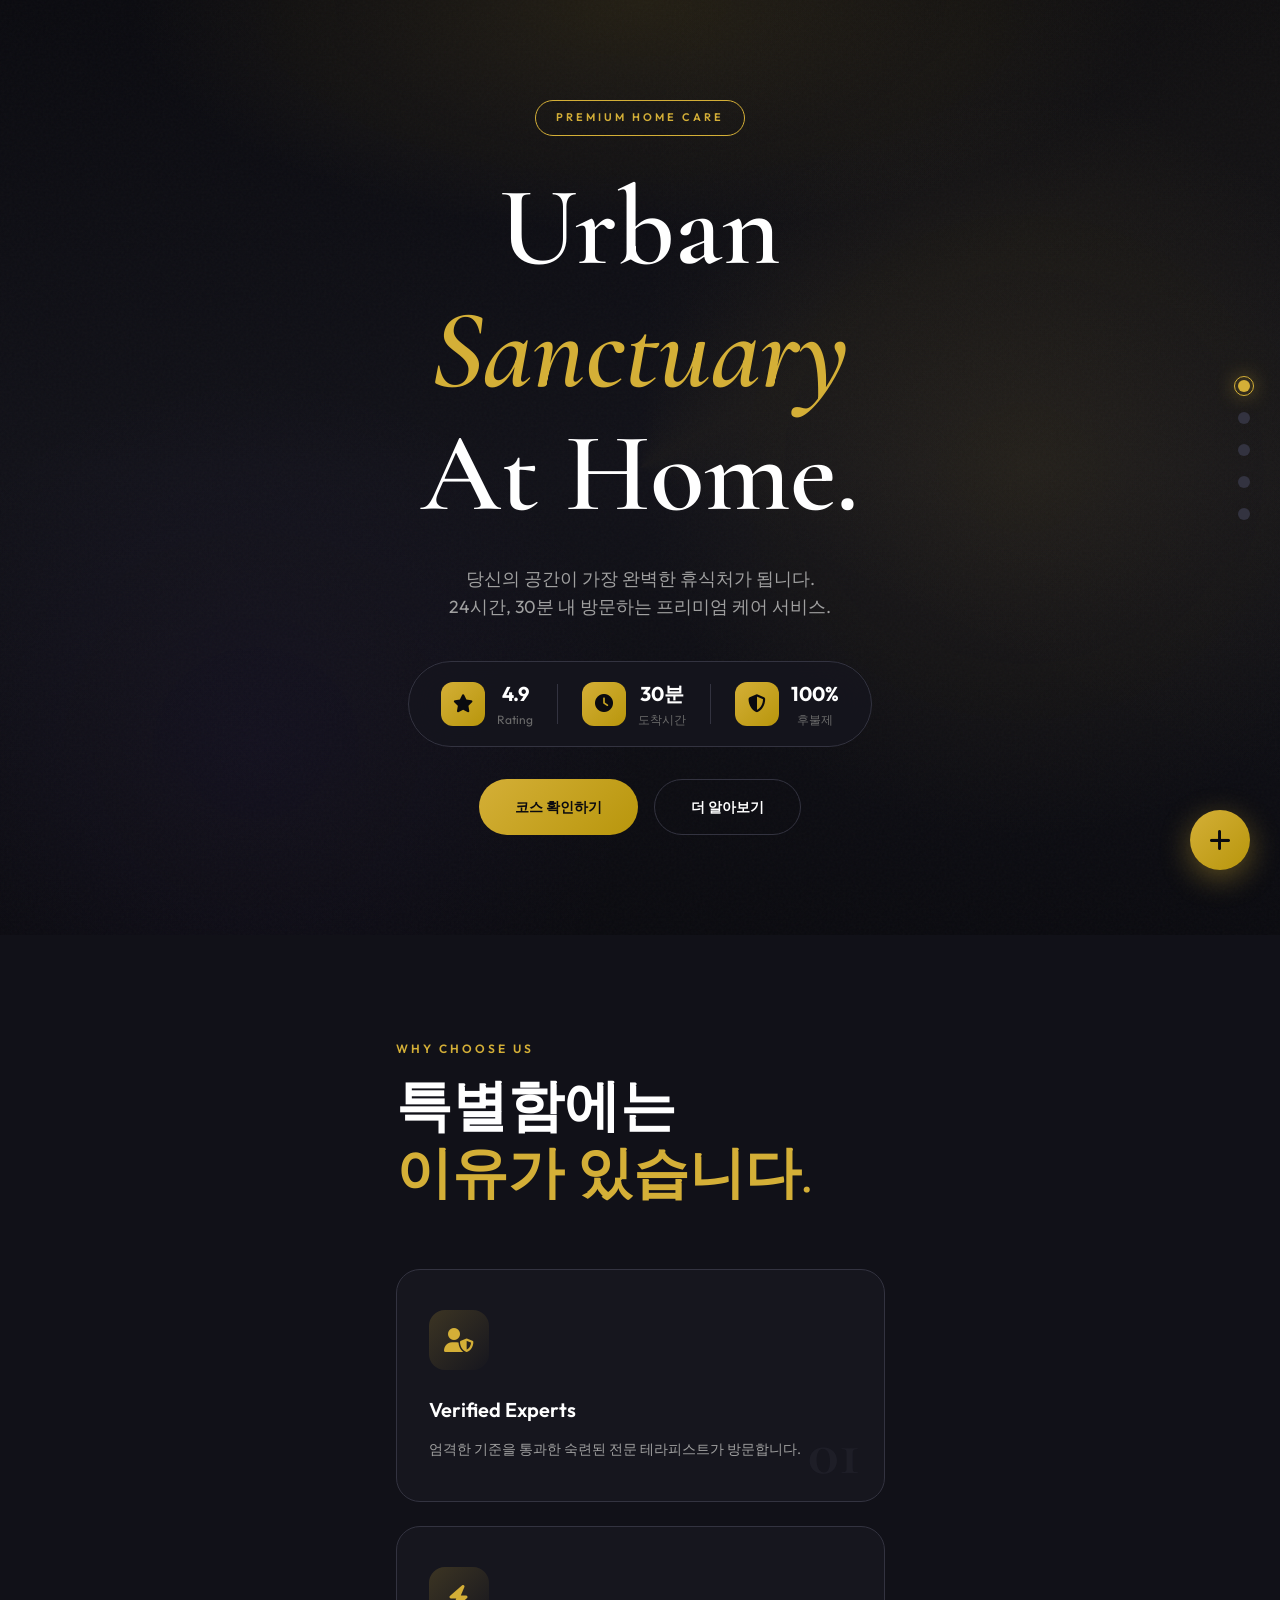
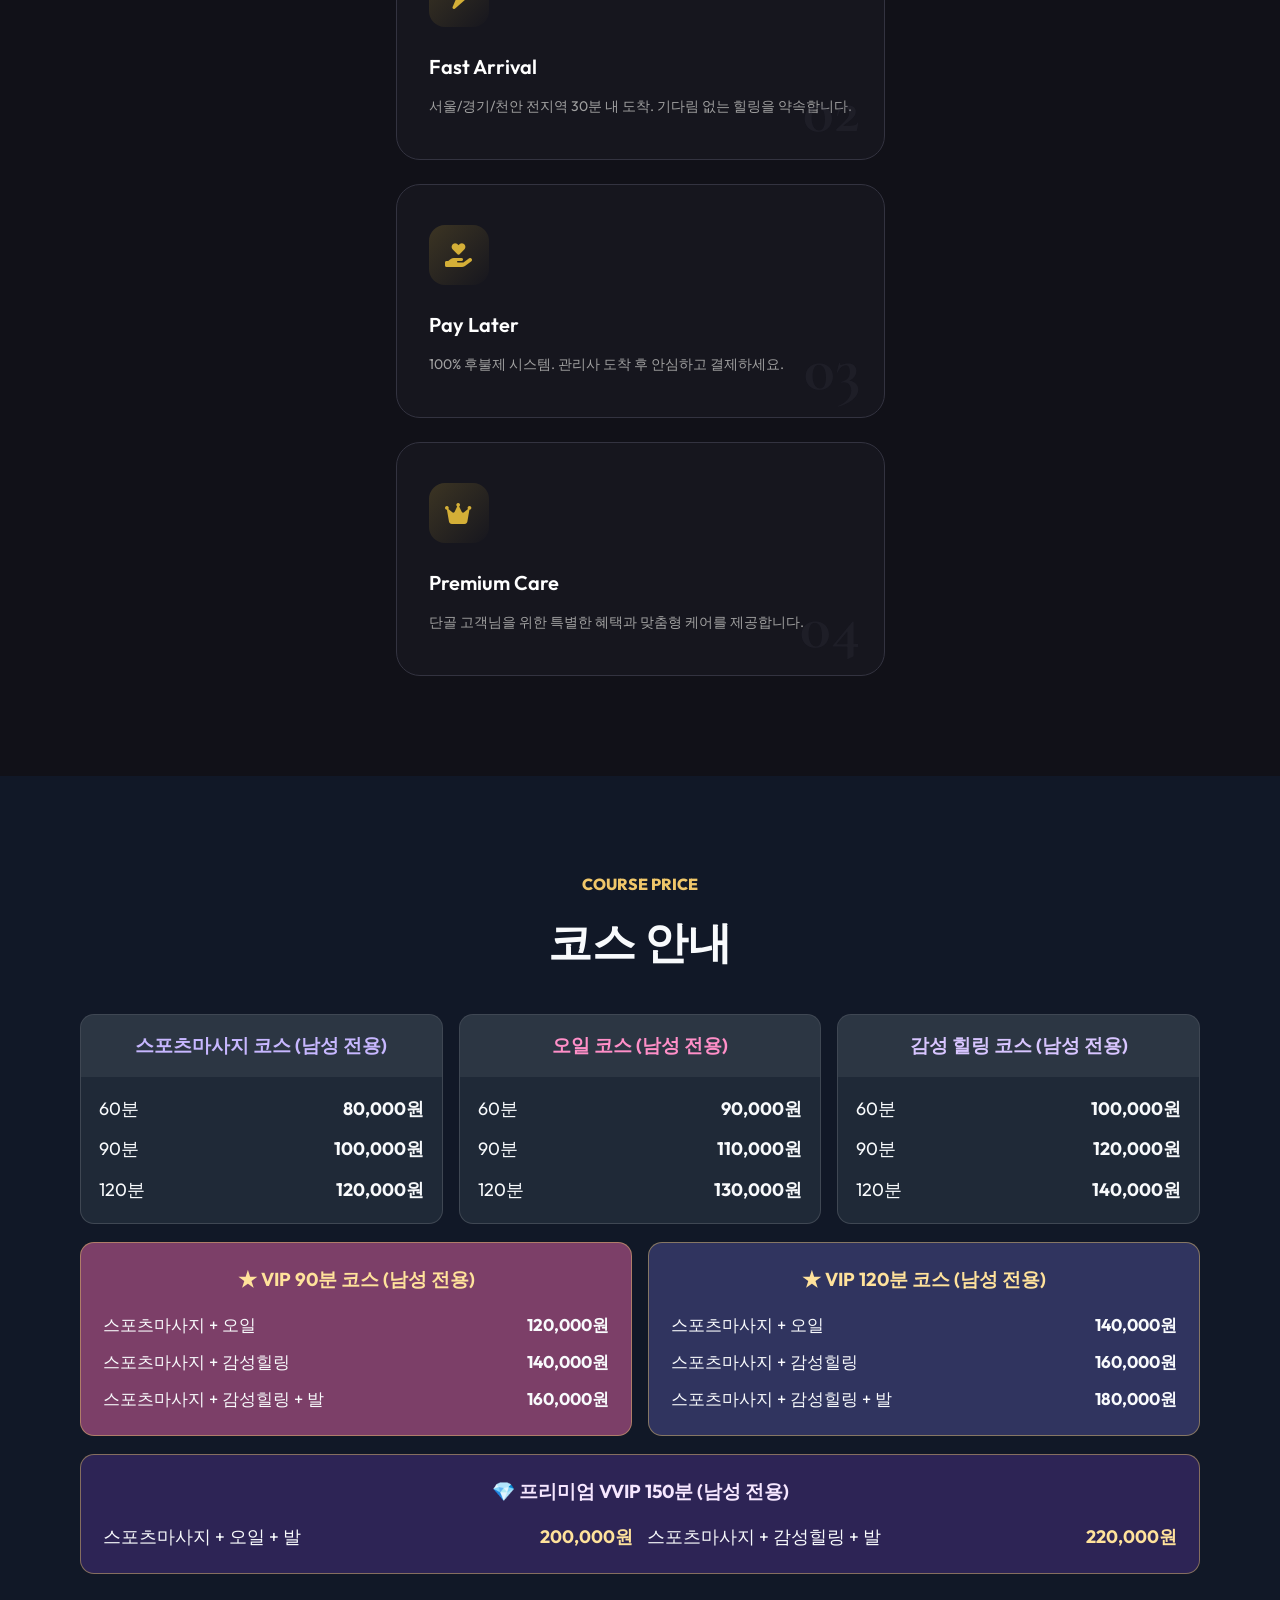
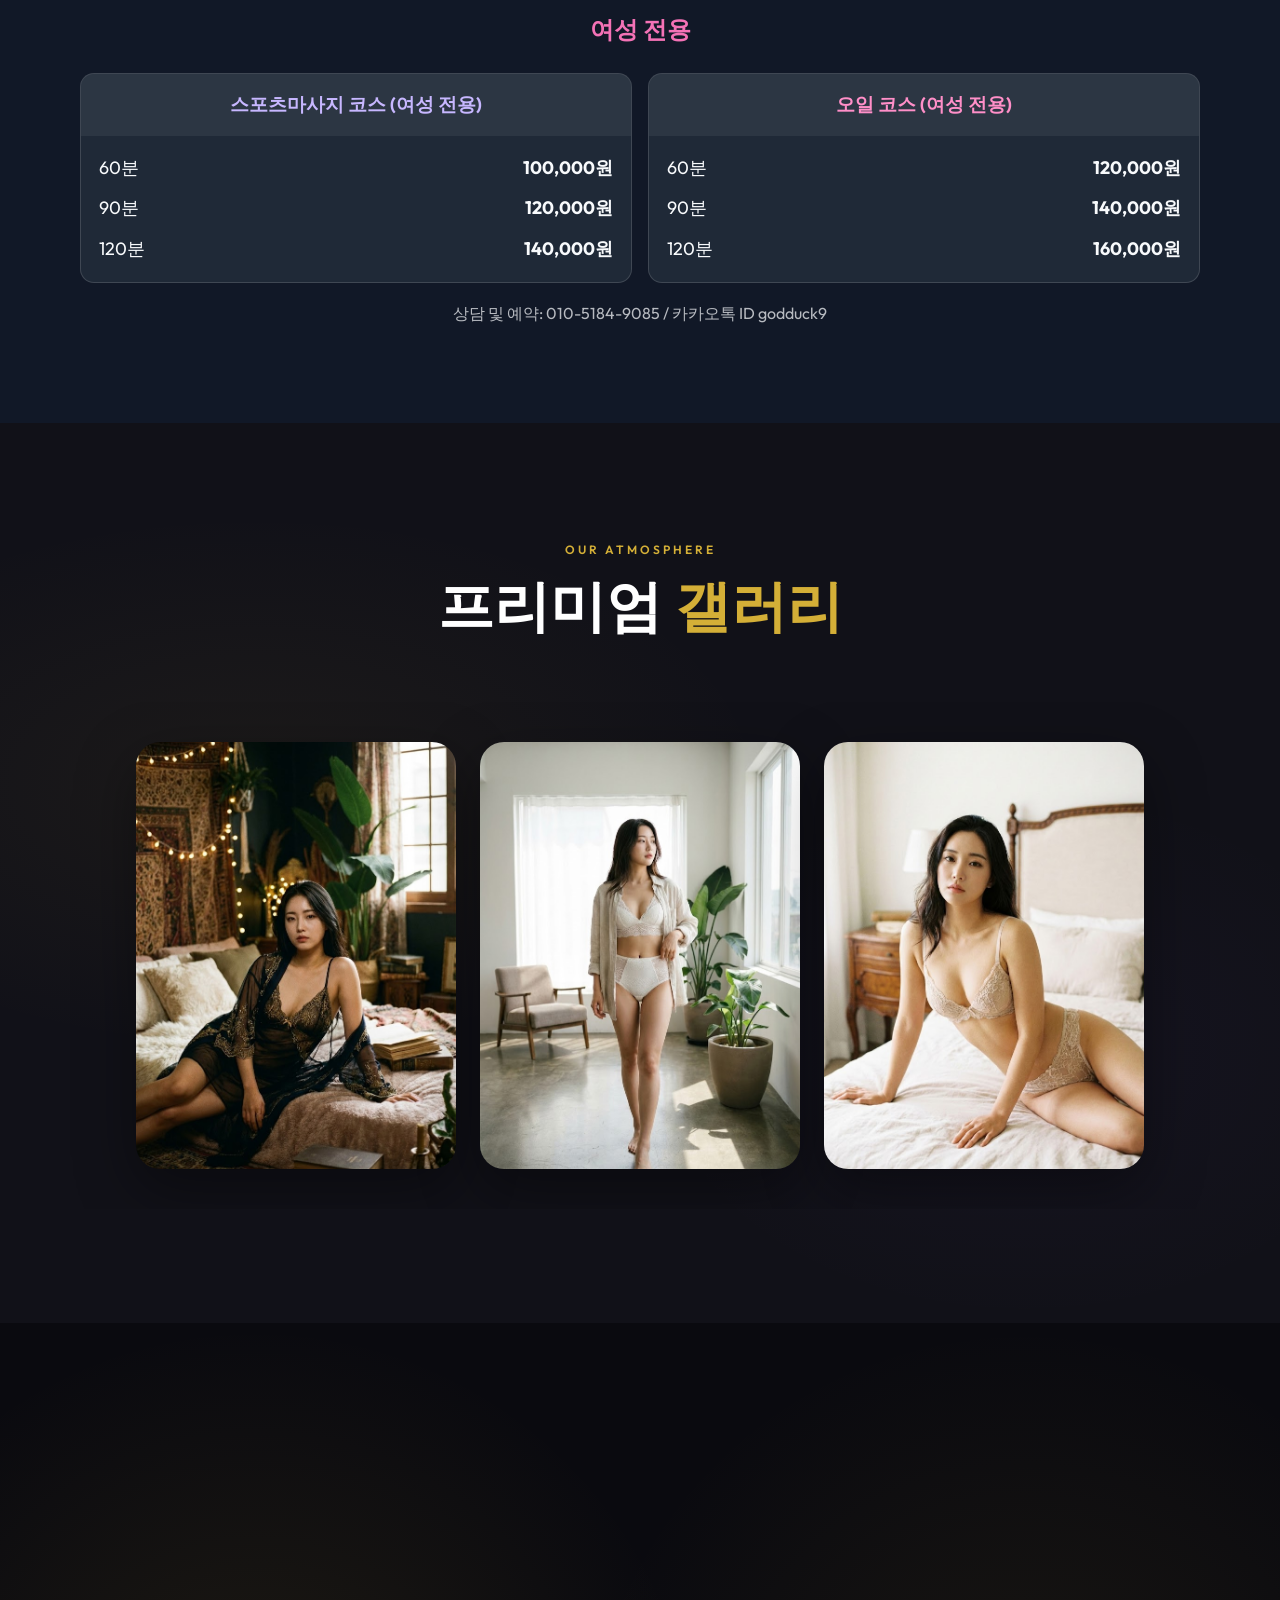
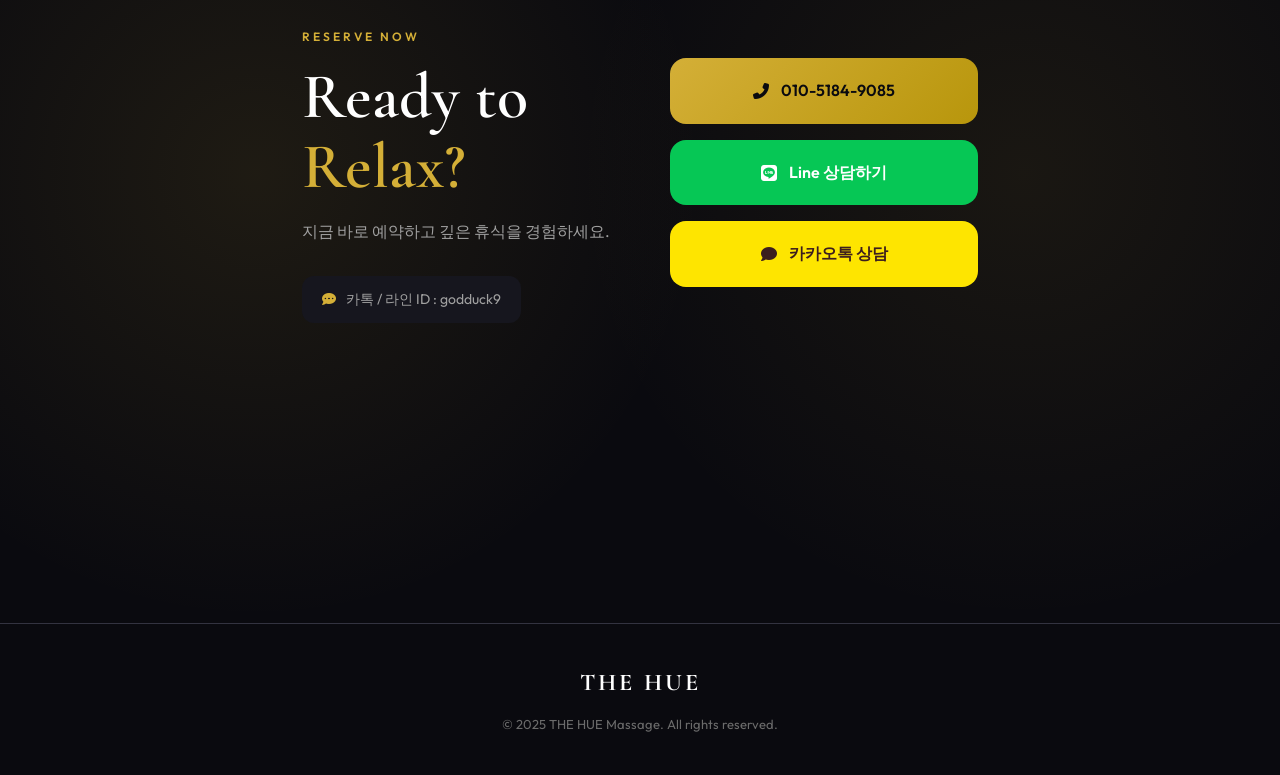
==== index.html @ 8a227a19 "update landing page" ====
<!DOCTYPE html>
<html lang="ko">

<head>
    <meta charset="UTF-8">
    <meta name="viewport" content="width=device-width, initial-scale=1.0">
    <title>THE HUE - Premium Home Care</title>
    <meta name="description" content="프리미엄 홈케어 서비스, 더휴 출장마사지">
    <meta name="keywords" content="천안출장마사지,천안출장안마,천안출장스웨디시,천안출장홈스포츠마사지,천안출장아로마,천안출장스포츠마사지,천안출장건마,천안출장스포츠마사지,천안출장아로마마사지,천안출장오일마사지,서울출장마사지,서울출장안마,서울출장스웨디시,서울출장홈스포츠마사지,서울출장아로마,서울출장스포츠마사지,서울출장건마,서울출장스포츠마사지,서울출장아로마마사지,서울출장오일마사지">

    <!-- Google Fonts -->
    <link rel="preconnect" href="https://fonts.googleapis.com">
    <link rel="preconnect" href="https://fonts.gstatic.com" crossorigin>
    <link
        href="https://fonts.googleapis.com/css2?family=Cormorant+Garamond:ital,wght@0,400;0,600;0,700;1,400&family=Outfit:wght@300;400;500;600;700&display=swap"
        rel="stylesheet">

    <!-- Font Awesome -->
    <link rel="stylesheet" href="https://cdnjs.cloudflare.com/ajax/libs/font-awesome/6.4.0/css/all.min.css">

    <!-- Custom CSS -->
    <link rel="stylesheet" href="style.css">
</head>

<body>

    <!-- Side Dot Navigation -->
    <nav class="side-nav">
        <a href="#hero" class="nav-dot active" data-section="hero">
            <span class="dot-label">Home</span>
        </a>
        <a href="#about" class="nav-dot" data-section="about">
            <span class="dot-label">About</span>
        </a>
        <a href="#pricing" class="nav-dot" data-section="pricing">
            <span class="dot-label">Pricing</span>
        </a>
        <a href="#gallery" class="nav-dot" data-section="gallery">
            <span class="dot-label">Gallery</span>
        </a>
        <a href="#contact" class="nav-dot" data-section="contact">
            <span class="dot-label">Contact</span>
        </a>
    </nav>

    <!-- Hero Section -->
    <section id="hero" class="section hero-section">
        <div class="hero-overlay"></div>
        <div class="hero-content">
            <span class="hero-badge">PREMIUM HOME CARE</span>
            <h1 class="hero-title">
                <span class="title-line">Urban</span>
                <span class="title-line gold-text">Sanctuary</span>
                <span class="title-line">At Home.</span>
            </h1>
            <p class="hero-desc">
                당신의 공간이 가장 완벽한 휴식처가 됩니다.<br>
                24시간, 30분 내 방문하는 프리미엄 케어 서비스.
            </p>

            <!-- Stats Bar (inline, centered) -->
            <div class="stats-bar">
                <div class="stat-item">
                    <div class="stat-icon"><i class="fas fa-star"></i></div>
                    <div class="stat-content">
                        <span class="stat-value">4.9</span>
                        <span class="stat-label">Rating</span>
                    </div>
                </div>
                <div class="stat-divider"></div>
                <div class="stat-item">
                    <div class="stat-icon"><i class="fas fa-clock"></i></div>
                    <div class="stat-content">
                        <span class="stat-value">30분</span>
                        <span class="stat-label">도착시간</span>
                    </div>
                </div>
                <div class="stat-divider"></div>
                <div class="stat-item">
                    <div class="stat-icon"><i class="fas fa-shield-halved"></i></div>
                    <div class="stat-content">
                        <span class="stat-value">100%</span>
                        <span class="stat-label">후불제</span>
                    </div>
                </div>
            </div>

            <div class="hero-buttons">
                <a href="#pricing" class="btn btn-primary">코스 확인하기</a>
                <a href="#about" class="btn btn-outline">더 알아보기</a>
            </div>
        </div>
    </section>

    <!-- About Section -->
    <section id="about" class="section about-section">
        <div class="container">
            <div class="section-header">
                <span class="section-label">WHY CHOOSE US</span>
                <h2 class="section-title">특별함에는<br><span class="gold-text">이유가 있습니다.</span></h2>
            </div>

            <div class="features-grid">
                <div class="feature-card">
                    <div class="feature-icon">
                        <i class="fas fa-user-shield"></i>
                    </div>
                    <h3 class="feature-title">Verified Experts</h3>
                    <p class="feature-desc">엄격한 기준을 통과한 숙련된 전문 테라피스트가 방문합니다.</p>
                    <div class="feature-number">01</div>
                </div>

                <div class="feature-card">
                    <div class="feature-icon">
                        <i class="fas fa-bolt"></i>
                    </div>
                    <h3 class="feature-title">Fast Arrival</h3>
                    <p class="feature-desc">서울/경기/천안 전지역 30분 내 도착. 기다림 없는 힐링을 약속합니다.</p>
                    <div class="feature-number">02</div>
                </div>

                <div class="feature-card">
                    <div class="feature-icon">
                        <i class="fas fa-hand-holding-heart"></i>
                    </div>
                    <h3 class="feature-title">Pay Later</h3>
                    <p class="feature-desc">100% 후불제 시스템. 관리사 도착 후 안심하고 결제하세요.</p>
                    <div class="feature-number">03</div>
                </div>

                <div class="feature-card">
                    <div class="feature-icon">
                        <i class="fas fa-crown"></i>
                    </div>
                    <h3 class="feature-title">Premium Care</h3>
                    <p class="feature-desc">단골 고객님을 위한 특별한 혜택과 맞춤형 케어를 제공합니다.</p>
                    <div class="feature-number">04</div>
                </div>
            </div>
        </div>
    </section>
    <!-- Pricing Section -->
    <section id="pricing" style="padding: 96px 20px; background: #111827; color: #f8fafc;">
        <div style="max-width: 1120px; margin: 0 auto;">
            <div style="text-align: center; margin-bottom: 36px;">
                <p style="margin: 0 0 10px; color: #f0c76a; font-weight: 800; letter-spacing: 0;">COURSE PRICE</p>
                <h2 style="margin: 0; font-size: clamp(30px, 4vw, 44px); font-weight: 800;">코스 안내</h2>
            </div>

            <div style="display: grid; grid-template-columns: repeat(auto-fit, minmax(240px, 1fr)); gap: 16px; margin-bottom: 18px;">
                <article style="border: 1px solid rgba(255,255,255,.14); border-radius: 14px; overflow: hidden; background: #1f2937;">
                    <h3 style="margin: 0; padding: 16px; text-align: center; color: #c7b7ff; background: rgba(255,255,255,.06);">스포츠마사지 코스 (남성 전용)</h3>
                    <div style="padding: 18px; display: grid; gap: 12px; font-size: 18px;">
                        <div style="display: flex; justify-content: space-between;"><span>60분</span><strong>80,000원</strong></div>
                        <div style="display: flex; justify-content: space-between;"><span>90분</span><strong>100,000원</strong></div>
                        <div style="display: flex; justify-content: space-between;"><span>120분</span><strong>120,000원</strong></div>
                    </div>
                </article>
                <article style="border: 1px solid rgba(255,255,255,.14); border-radius: 14px; overflow: hidden; background: #1f2937;">
                    <h3 style="margin: 0; padding: 16px; text-align: center; color: #ff8fc8; background: rgba(255,255,255,.06);">오일 코스 (남성 전용)</h3>
                    <div style="padding: 18px; display: grid; gap: 12px; font-size: 18px;">
                        <div style="display: flex; justify-content: space-between;"><span>60분</span><strong>90,000원</strong></div>
                        <div style="display: flex; justify-content: space-between;"><span>90분</span><strong>110,000원</strong></div>
                        <div style="display: flex; justify-content: space-between;"><span>120분</span><strong>130,000원</strong></div>
                    </div>
                </article>
                <article style="border: 1px solid rgba(255,255,255,.14); border-radius: 14px; overflow: hidden; background: #1f2937;">
                    <h3 style="margin: 0; padding: 16px; text-align: center; color: #d8c5ff; background: rgba(255,255,255,.06);">감성 힐링 코스 (남성 전용)</h3>
                    <div style="padding: 18px; display: grid; gap: 12px; font-size: 18px;">
                        <div style="display: flex; justify-content: space-between;"><span>60분</span><strong>100,000원</strong></div>
                        <div style="display: flex; justify-content: space-between;"><span>90분</span><strong>120,000원</strong></div>
                        <div style="display: flex; justify-content: space-between;"><span>120분</span><strong>140,000원</strong></div>
                    </div>
                </article>
            </div>

            <div style="display: grid; grid-template-columns: repeat(auto-fit, minmax(280px, 1fr)); gap: 16px; margin-bottom: 18px;">
                <article style="border: 1px solid rgba(240,199,106,.45); border-radius: 14px; background: #7c3f68; padding: 22px;">
                    <h3 style="margin: 0 0 16px; color: #ffe29b; text-align: center;">★ VIP 90분 코스 (남성 전용)</h3>
                    <div style="display: grid; gap: 10px; font-size: 17px;">
                        <div style="display: flex; justify-content: space-between;"><span>스포츠마사지 + 오일</span><strong>120,000원</strong></div>
                        <div style="display: flex; justify-content: space-between;"><span>스포츠마사지 + 감성힐링</span><strong>140,000원</strong></div>
                        <div style="display: flex; justify-content: space-between;"><span>스포츠마사지 + 감성힐링 + 발</span><strong>160,000원</strong></div>
                    </div>
                </article>
                <article style="border: 1px solid rgba(240,199,106,.45); border-radius: 14px; background: #30345f; padding: 22px;">
                    <h3 style="margin: 0 0 16px; color: #ffe29b; text-align: center;">★ VIP 120분 코스 (남성 전용)</h3>
                    <div style="display: grid; gap: 10px; font-size: 17px;">
                        <div style="display: flex; justify-content: space-between;"><span>스포츠마사지 + 오일</span><strong>140,000원</strong></div>
                        <div style="display: flex; justify-content: space-between;"><span>스포츠마사지 + 감성힐링</span><strong>160,000원</strong></div>
                        <div style="display: flex; justify-content: space-between;"><span>스포츠마사지 + 감성힐링 + 발</span><strong>180,000원</strong></div>
                    </div>
                </article>
            </div>

            <article style="border: 1px solid rgba(240,199,106,.45); border-radius: 14px; background: #2d2455; padding: 22px; margin-bottom: 18px;">
                <h3 style="margin: 0 0 16px; color: #f6e7ff; text-align: center;">💎 프리미엄 VVIP 150분 (남성 전용)</h3>
                <div style="display: grid; grid-template-columns: repeat(auto-fit, minmax(240px, 1fr)); gap: 14px; font-size: 18px;">
                    <div style="display: flex; justify-content: space-between;"><span>스포츠마사지 + 오일 + 발</span><strong style="color: #ffe29b;">200,000원</strong></div>
                    <div style="display: flex; justify-content: space-between;"><span>스포츠마사지 + 감성힐링 + 발</span><strong style="color: #ffe29b;">220,000원</strong></div>
                </div>
            </article>

            <div style="text-align: center; margin-bottom: 24px; margin-top: 36px;">
                <h3 style="margin: 0; font-size: 24px; font-weight: 700; color: #f472b6;">여성 전용</h3>
            </div>

            <div style="display: grid; grid-template-columns: repeat(auto-fit, minmax(240px, 1fr)); gap: 16px; margin-bottom: 18px;">
                <article style="border: 1px solid rgba(255,255,255,.14); border-radius: 14px; overflow: hidden; background: #1f2937;">
                    <h3 style="margin: 0; padding: 16px; text-align: center; color: #c7b7ff; background: rgba(255,255,255,.06);">스포츠마사지 코스 (여성 전용)</h3>
                    <div style="padding: 18px; display: grid; gap: 12px; font-size: 18px;">
                        <div style="display: flex; justify-content: space-between;"><span>60분</span><strong>100,000원</strong></div>
                        <div style="display: flex; justify-content: space-between;"><span>90분</span><strong>120,000원</strong></div>
                        <div style="display: flex; justify-content: space-between;"><span>120분</span><strong>140,000원</strong></div>
                    </div>
                </article>
                <article style="border: 1px solid rgba(255,255,255,.14); border-radius: 14px; overflow: hidden; background: #1f2937;">
                    <h3 style="margin: 0; padding: 16px; text-align: center; color: #ff8fc8; background: rgba(255,255,255,.06);">오일 코스 (여성 전용)</h3>
                    <div style="padding: 18px; display: grid; gap: 12px; font-size: 18px;">
                        <div style="display: flex; justify-content: space-between;"><span>60분</span><strong>120,000원</strong></div>
                        <div style="display: flex; justify-content: space-between;"><span>90분</span><strong>140,000원</strong></div>
                        <div style="display: flex; justify-content: space-between;"><span>120분</span><strong>160,000원</strong></div>
                    </div>
                </article>
            </div>

            <p style="margin: 18px 0 0; text-align: center; color: rgba(248,250,252,.72);">상담 및 예약: 010-5184-9085 / 카카오톡 ID godduck9</p>
        </div>
    </section>

    <!-- Gallery Section -->
    <section id="gallery" class="section gallery-section">
        <div class="section-header center" style="padding: 0 24px;">
            <span class="section-label">OUR ATMOSPHERE</span>
            <h2 class="section-title">프리미엄 <span class="gold-text">갤러리</span></h2>
        </div>

        <div class="gallery-scroll">
            <div class="gallery-item">
                <img src="img/1.jpg" alt="Professional Care">
                <div class="gallery-overlay">
                    <span class="gallery-tag">Premium Care</span>
                    <h3 class="gallery-title">Professional</h3>
                </div>
            </div>
            <div class="gallery-item">
                <img src="img/2.jpg" alt="Relaxation">
                <div class="gallery-overlay">
                    <span class="gallery-tag">Healing Time</span>
                    <h3 class="gallery-title">Relaxation</h3>
                </div>
            </div>
            <div class="gallery-item">
                <img src="img/3.jpg" alt="Satisfaction">
                <div class="gallery-overlay">
                    <span class="gallery-tag">Best Service</span>
                    <h3 class="gallery-title">Satisfaction</h3>
                </div>
            </div>
        </div>
    </section>

    <!-- Contact Section -->
    <section id="contact" class="section contact-section">
        <div class="contact-bg-pattern"></div>
        <div class="container">
            <div class="contact-wrapper">
                <div class="contact-content">
                    <span class="section-label">RESERVE NOW</span>
                    <h2 class="contact-title">Ready to<br><span class="gold-text">Relax?</span></h2>
                    <p class="contact-desc">지금 바로 예약하고 깊은 휴식을 경험하세요.</p>

                    <div class="contact-info">
                        <p class="contact-id"><i class="fas fa-comment-dots"></i> 카톡 / 라인 ID : godduck9</p>
                    </div>
                </div>

                <div class="contact-buttons">
                    <a href="tel:010-5184-9085" class="contact-btn phone">
                        <i class="fas fa-phone-alt"></i>
                        <span>010-5184-9085</span>
                    </a>
                    <a href="https://line.me/ti/p/gUgf7LP2hw" target="_blank" class="contact-btn line">
                        <i class="fab fa-line"></i>
                        <span>Line 상담하기</span>
                    </a>
                    <a href="http://qr.kakao.com/talk/CpJlwh7fsAUiuZpEtHqcjV7cPss-" target="_blank"
                        class="contact-btn kakao">
                        <i class="fas fa-comment"></i>
                        <span>카카오톡 상담</span>
                    </a>
                </div>
            </div>
        </div>
    </section>

    <!-- Footer -->
    <footer class="footer">
        <div class="container">
            <div class="footer-logo">THE HUE</div>
            <p class="footer-copy">&copy; 2025 THE HUE Massage. All rights reserved.</p>
        </div>
    </footer>

    <!-- Floating Action Button -->
    <div class="fab-container">
        <button class="fab-main" id="fab-toggle">
            <i class="fas fa-plus"></i>
        </button>
        <div class="fab-menu" id="fab-menu">
            <a href="tel:010-5184-9085" class="fab-item">
                <span class="fab-label">전화걸기</span>
                <div class="fab-icon phone"><i class="fas fa-phone"></i></div>
            </a>
            <a href="https://line.me/ti/p/gUgf7LP2hw" target="_blank" class="fab-item">
                <span class="fab-label">라인상담</span>
                <div class="fab-icon line"><i class="fab fa-line"></i></div>
            </a>
            <a href="http://qr.kakao.com/talk/CpJlwh7fsAUiuZpEtHqcjV7cPss-" target="_blank" class="fab-item">
                <span class="fab-label">카톡문의</span>
                <div class="fab-icon kakao"><i class="fas fa-comment"></i></div>
            </a>
        </div>
    </div>

    <script src="script.js"></script>
</body>

</html>
---- style.css ----
/* =====================
   CSS Variables
===================== */
:root {
    /* Colors */
    --bg-primary: #0a0a0f;
    --bg-secondary: #111118;
    --bg-card: #16161e;
    --gold-primary: #d4af37;
    --gold-light: #f5e6c4;
    --gold-dark: #b8960c;
    --white: #ffffff;
    --gray-100: #f5f5f5;
    --gray-300: #a0a0a0;
    --gray-500: #6b6b6b;
    --gray-700: #333340;

    /* Typography */
    --font-display: 'Cormorant Garamond', serif;
    --font-body: 'Outfit', sans-serif;

    /* Spacing */
    --section-padding: 100px;

    /* Transitions */
    --transition-fast: 0.2s ease;
    --transition-normal: 0.3s ease;
    --transition-slow: 0.5s ease;
}

/* =====================
   Reset & Base
===================== */
*,
*::before,
*::after {
    margin: 0;
    padding: 0;
    box-sizing: border-box;
}

html {
    scroll-behavior: smooth;
}

body {
    font-family: var(--font-body);
    background-color: var(--bg-primary);
    color: var(--white);
    line-height: 1.6;
    overflow-x: hidden;
}

::selection {
    background-color: var(--gold-primary);
    color: var(--bg-primary);
}

a {
    text-decoration: none;
    color: inherit;
}

img {
    max-width: 100%;
    height: auto;
    display: block;
}

/* =====================
   Utilities
===================== */
.container {
    max-width: 1200px;
    margin: 0 auto;
    padding: 0 24px;
}

.gold-text {
    color: var(--gold-primary);
}

.section {
    min-height: 100vh;
    display: flex;
    flex-direction: column;
    justify-content: center;
    padding: var(--section-padding) 0;
    position: relative;
}

/* =====================
   Section Header
===================== */
.section-header {
    margin-bottom: 60px;
}

.section-header.center {
    text-align: center;
}

.section-label {
    display: inline-block;
    font-size: 12px;
    font-weight: 600;
    letter-spacing: 3px;
    color: var(--gold-primary);
    margin-bottom: 16px;
    text-transform: uppercase;
}

.section-title {
    font-family: var(--font-display);
    font-size: clamp(2rem, 5vw, 3.5rem);
    font-weight: 600;
    line-height: 1.2;
}

/* =====================
   Side Navigation
===================== */
.side-nav {
    position: fixed;
    right: 30px;
    top: 50%;
    transform: translateY(-50%);
    z-index: 100;
    display: flex;
    flex-direction: column;
    gap: 20px;
}

.nav-dot {
    position: relative;
    width: 12px;
    height: 12px;
    border-radius: 50%;
    background-color: var(--gray-700);
    transition: var(--transition-normal);
    cursor: pointer;
}

.nav-dot::before {
    content: '';
    position: absolute;
    inset: -4px;
    border-radius: 50%;
    border: 1px solid transparent;
    transition: var(--transition-normal);
}

.nav-dot:hover,
.nav-dot.active {
    background-color: var(--gold-primary);
    box-shadow: 0 0 20px var(--gold-primary);
}

.nav-dot:hover::before,
.nav-dot.active::before {
    border-color: var(--gold-primary);
}

.dot-label {
    position: absolute;
    right: 30px;
    top: 50%;
    transform: translateY(-50%);
    font-size: 12px;
    font-weight: 500;
    color: var(--gray-300);
    white-space: nowrap;
    opacity: 0;
    visibility: hidden;
    transition: var(--transition-normal);
}

.nav-dot:hover .dot-label {
    opacity: 1;
    visibility: visible;
    right: 24px;
}

/* =====================
   Hero Section
===================== */
.hero-section {
    position: relative;
    background:
        radial-gradient(ellipse 80% 50% at 50% 0%, rgba(212, 175, 55, 0.12) 0%, transparent 50%),
        radial-gradient(ellipse 60% 80% at 80% 50%, rgba(212, 175, 55, 0.08) 0%, transparent 50%),
        radial-gradient(ellipse 60% 80% at 20% 80%, rgba(139, 92, 246, 0.05) 0%, transparent 50%),
        linear-gradient(180deg, var(--bg-primary) 0%, var(--bg-secondary) 50%, var(--bg-primary) 100%);
    overflow: hidden;
}

.hero-overlay {
    position: absolute;
    inset: 0;
    background:
        url("data:image/svg+xml,%3Csvg viewBox='0 0 400 400' xmlns='http://www.w3.org/2000/svg'%3E%3Cfilter id='noiseFilter'%3E%3CfeTurbulence type='fractalNoise' baseFrequency='0.9' numOctaves='3' stitchTiles='stitch'/%3E%3C/filter%3E%3Crect width='100%25' height='100%25' filter='url(%23noiseFilter)'/%3E%3C/svg%3E");
    opacity: 0.03;
    pointer-events: none;
}

.hero-section::before {
    content: '';
    position: absolute;
    top: -50%;
    left: -50%;
    width: 200%;
    height: 200%;
    background: conic-gradient(from 0deg at 50% 50%, transparent 0deg, rgba(212, 175, 55, 0.03) 60deg, transparent 120deg);
    animation: rotateGlow 30s linear infinite;
}

@keyframes rotateGlow {
    from {
        transform: rotate(0deg);
    }

    to {
        transform: rotate(360deg);
    }
}

.hero-content {
    position: relative;
    z-index: 2;
    text-align: center;
    padding: 0 24px;
}

.hero-badge {
    display: inline-block;
    padding: 8px 20px;
    border: 1px solid var(--gold-primary);
    border-radius: 30px;
    font-size: 11px;
    font-weight: 600;
    letter-spacing: 3px;
    color: var(--gold-primary);
    margin-bottom: 30px;
    animation: fadeInDown 0.8s ease-out;
}

.hero-title {
    font-family: var(--font-display);
    font-size: clamp(3rem, 10vw, 7rem);
    font-weight: 600;
    line-height: 1.1;
    margin-bottom: 30px;
}

.title-line {
    display: block;
    animation: fadeInUp 0.8s ease-out backwards;
}

.title-line:nth-child(1) {
    animation-delay: 0.2s;
}

.title-line:nth-child(2) {
    animation-delay: 0.4s;
    font-style: italic;
}

.title-line:nth-child(3) {
    animation-delay: 0.6s;
}

.hero-desc {
    font-size: 1.1rem;
    color: var(--gray-300);
    max-width: 500px;
    margin: 0 auto 40px;
    animation: fadeInUp 0.8s ease-out 0.8s backwards;
}

.hero-buttons {
    display: flex;
    gap: 16px;
    justify-content: center;
    flex-wrap: wrap;
    animation: fadeInUp 0.8s ease-out 1s backwards;
}

/* Buttons */
.btn {
    display: inline-flex;
    align-items: center;
    justify-content: center;
    padding: 16px 36px;
    border-radius: 50px;
    font-size: 14px;
    font-weight: 600;
    transition: var(--transition-normal);
    cursor: pointer;
}

.btn-primary {
    background: linear-gradient(135deg, var(--gold-primary) 0%, var(--gold-dark) 100%);
    color: var(--bg-primary);
}

.btn-primary:hover {
    transform: translateY(-3px);
    box-shadow: 0 10px 40px rgba(212, 175, 55, 0.4);
}

.btn-outline {
    background: transparent;
    border: 1px solid var(--gray-700);
    color: var(--white);
}

.btn-outline:hover {
    border-color: var(--gold-primary);
    color: var(--gold-primary);
}

/* Scroll Indicator */
.scroll-indicator {
    display: none;
    /* Hidden to prevent overlap with floating stats */
}

.mouse {
    width: 24px;
    height: 38px;
    border: 2px solid var(--gray-500);
    border-radius: 12px;
    display: flex;
    justify-content: center;
    padding-top: 6px;
}

.wheel {
    width: 4px;
    height: 8px;
    background-color: var(--gold-primary);
    border-radius: 2px;
    animation: scroll 1.5s infinite;
}

@keyframes scroll {

    0%,
    100% {
        transform: translateY(0);
        opacity: 1;
    }

    50% {
        transform: translateY(8px);
        opacity: 0.3;
    }
}

/* Stats Bar (inline, in document flow) */
.stats-bar {

    display: inline-flex;
    align-items: center;
    gap: 24px;
    background: rgba(22, 22, 30, 0.85);
    backdrop-filter: blur(20px);
    padding: 16px 32px;
    border-radius: 60px;
    border: 1px solid var(--gray-700);
    margin-bottom: 32px;
    animation: fadeInUp 0.8s ease-out 0.9s backwards;
}

.stat-item {
    display: flex;
    align-items: center;
    gap: 12px;
}

.stat-icon {
    width: 44px;
    height: 44px;
    display: flex;
    align-items: center;
    justify-content: center;
    background: linear-gradient(135deg, var(--gold-primary) 0%, var(--gold-dark) 100%);
    border-radius: 12px;
    color: var(--bg-primary);
    font-size: 18px;
}

.stat-content {
    display: flex;
    flex-direction: column;
}

.stat-value {
    font-size: 1.25rem;
    font-weight: 700;
}

.stat-label {
    font-size: 12px;
    color: var(--gray-500);
}

.stat-divider {
    width: 1px;
    height: 40px;
    background: var(--gray-700);
}

/* =====================
   About Section
===================== */
.about-section {
    background-color: var(--bg-secondary);
}

.features-grid {
    display: grid;
    grid-template-columns: repeat(auto-fit, minmax(260px, 1fr));
    gap: 24px;
}

.feature-card {
    position: relative;
    padding: 40px 32px;
    background: var(--bg-card);
    border-radius: 24px;
    border: 1px solid var(--gray-700);
    overflow: hidden;
    transition: var(--transition-normal);
}

.feature-card::before {
    content: '';
    position: absolute;
    inset: 0;
    border-radius: 24px;
    padding: 1px;
    background: linear-gradient(135deg, var(--gold-primary), transparent 50%);
    -webkit-mask: linear-gradient(#fff 0 0) content-box, linear-gradient(#fff 0 0);
    mask: linear-gradient(#fff 0 0) content-box, linear-gradient(#fff 0 0);
    -webkit-mask-composite: xor;
    mask-composite: exclude;
    opacity: 0;
    transition: var(--transition-normal);
}

.feature-card:hover {
    transform: translateY(-8px);
    border-color: transparent;
}

.feature-card:hover::before {
    opacity: 1;
}

.feature-icon {
    width: 60px;
    height: 60px;
    display: flex;
    align-items: center;
    justify-content: center;
    background: linear-gradient(135deg, rgba(212, 175, 55, 0.2) 0%, transparent 100%);
    border-radius: 16px;
    color: var(--gold-primary);
    font-size: 24px;
    margin-bottom: 24px;
}

.feature-title {
    font-size: 1.25rem;
    font-weight: 600;
    margin-bottom: 12px;
}

.feature-desc {
    font-size: 14px;
    color: var(--gray-300);
    line-height: 1.7;
}

.feature-number {
    position: absolute;
    bottom: 16px;
    right: 24px;
    font-family: var(--font-display);
    font-size: 4rem;
    font-weight: 700;
    color: var(--gray-700);
    line-height: 1;
    opacity: 0.3;
}

/* =====================
   Pricing Section
===================== */
.pricing-section {
    background-color: var(--bg-primary);
}

.tabs-container {
    display: flex;
    justify-content: center;
    gap: 8px;
    margin-bottom: 48px;
    padding: 8px;
    background: var(--bg-card);
    border-radius: 50px;
    max-width: fit-content;
    margin-left: auto;
    margin-right: auto;
}

.tab-btn {
    padding: 12px 28px;
    border: none;
    background: transparent;
    color: var(--gray-300);
    font-family: var(--font-body);
    font-size: 14px;
    font-weight: 500;
    border-radius: 50px;
    cursor: pointer;
    transition: var(--transition-normal);
}

.tab-btn:hover {
    color: var(--white);
}

.tab-btn.active {
    background: linear-gradient(135deg, var(--gold-primary) 0%, var(--gold-dark) 100%);
    color: var(--bg-primary);
}

.courses-wrapper {
    max-width: 700px;
    margin: 0 auto;
}

.course-list {
    display: none;
    flex-direction: column;
    gap: 16px;
    animation: fadeIn 0.4s ease-out;
}

.course-list.active {
    display: flex;
}

.course-item {
    position: relative;
    display: flex;
    align-items: center;
    justify-content: space-between;
    padding: 24px 32px;
    background: var(--bg-card);
    border-radius: 16px;
    border: 1px solid var(--gray-700);
    transition: var(--transition-normal);
    cursor: pointer;
}

.course-item:hover {
    border-color: var(--gold-primary);
    transform: translateX(8px);
}

.course-item.featured {
    background: linear-gradient(135deg, rgba(212, 175, 55, 0.1) 0%, var(--bg-card) 100%);
    border-color: var(--gold-primary);
}

.course-badge {
    position: absolute;
    top: -8px;
    right: 24px;
    padding: 4px 12px;
    background: var(--gold-primary);
    color: var(--bg-primary);
    font-size: 10px;
    font-weight: 700;
    letter-spacing: 1px;
    border-radius: 4px;
}

.course-info {
    display: flex;
    flex-direction: column;
    gap: 4px;
}

.course-name {
    font-size: 1.1rem;
    font-weight: 600;
}

.course-duration {
    font-size: 13px;
    color: var(--gray-300);
}

.course-price {
    font-family: var(--font-display);
    font-size: 1.5rem;
    font-weight: 600;
    color: var(--gold-primary);
}

/* =====================
   Gallery Section
===================== */
.gallery-section {
    background:
        radial-gradient(ellipse 80% 60% at 20% 40%, rgba(212, 175, 55, 0.06) 0%, transparent 50%),
        radial-gradient(ellipse 60% 60% at 80% 70%, rgba(139, 92, 246, 0.04) 0%, transparent 50%),
        var(--bg-secondary);
}

/* Horizontal Scroll Gallery */
.gallery-scroll {
    display: flex;
    gap: 24px;
    overflow-x: auto;
    padding: 40px 24px;
    scroll-snap-type: x mandatory;
    scrollbar-width: none;
    -ms-overflow-style: none;
    justify-content: center;
}

.gallery-scroll::-webkit-scrollbar {
    display: none;
}

.gallery-item {
    position: relative;
    flex: 0 0 auto;
    width: 320px;
    aspect-ratio: 3/4;
    border-radius: 24px;
    overflow: hidden;
    cursor: pointer;
    scroll-snap-align: center;
    box-shadow: 0 20px 60px rgba(0, 0, 0, 0.4);
    transition: var(--transition-normal);
}

.gallery-item:hover {
    transform: translateY(-10px) scale(1.02);
    box-shadow: 0 30px 80px rgba(0, 0, 0, 0.5), 0 0 40px rgba(212, 175, 55, 0.1);
}

.gallery-item img {
    width: 100%;
    height: 100%;
    object-fit: cover;
    transition: var(--transition-slow);
}

.gallery-item:hover img {
    transform: scale(1.1);
}

.gallery-overlay {
    position: absolute;
    inset: 0;
    background: linear-gradient(to top, rgba(10, 10, 15, 0.9) 0%, rgba(10, 10, 15, 0.3) 50%, transparent 100%);
    display: flex;
    flex-direction: column;
    justify-content: flex-end;
    padding: 28px;
    opacity: 0;
    transition: var(--transition-normal);
}

.gallery-item:hover .gallery-overlay {
    opacity: 1;
}

.gallery-tag {
    font-size: 12px;
    color: var(--gold-primary);
    font-style: italic;
    margin-bottom: 4px;
}

.gallery-title {
    font-family: var(--font-display);
    font-size: 1.5rem;
    font-weight: 600;
}

/* =====================
   Contact Section
===================== */
.contact-section {
    background-color: var(--bg-primary);
    overflow: hidden;
}

.contact-bg-pattern {
    position: absolute;
    inset: 0;
    background:
        radial-gradient(circle at 20% 50%, rgba(212, 175, 55, 0.1) 0%, transparent 40%),
        radial-gradient(circle at 80% 50%, rgba(212, 175, 55, 0.08) 0%, transparent 40%);
    pointer-events: none;
}

.contact-wrapper {
    display: grid;
    grid-template-columns: 1fr 1fr;
    gap: 60px;
    align-items: center;
}

.contact-title {
    font-family: var(--font-display);
    font-size: clamp(2.5rem, 6vw, 4rem);
    font-weight: 600;
    line-height: 1.1;
    margin-bottom: 16px;
}

.contact-desc {
    font-size: 1rem;
    color: var(--gray-300);
    margin-bottom: 24px;
}

.contact-info {
    margin-top: 32px;
}

.contact-id {
    display: inline-flex;
    align-items: center;
    gap: 10px;
    padding: 12px 20px;
    background: var(--bg-card);
    border-radius: 12px;
    font-size: 14px;
    color: var(--gray-300);
}

.contact-id i {
    color: var(--gold-primary);
}

.contact-buttons {
    display: flex;
    flex-direction: column;
    gap: 16px;
}

.contact-btn {
    display: flex;
    align-items: center;
    justify-content: center;
    gap: 12px;
    padding: 20px 32px;
    border-radius: 16px;
    font-size: 1rem;
    font-weight: 600;
    transition: var(--transition-normal);
}

.contact-btn.phone {
    background: linear-gradient(135deg, var(--gold-primary) 0%, var(--gold-dark) 100%);
    color: var(--bg-primary);
}

.contact-btn.phone:hover {
    transform: translateY(-4px);
    box-shadow: 0 15px 40px rgba(212, 175, 55, 0.4);
}

.contact-btn.line {
    background: #06C755;
    color: var(--white);
}

.contact-btn.line:hover {
    transform: translateY(-4px);
    box-shadow: 0 15px 40px rgba(6, 199, 85, 0.3);
}

.contact-btn.kakao {
    background: #FEE500;
    color: #3C1E1E;
}

.contact-btn.kakao:hover {
    transform: translateY(-4px);
    box-shadow: 0 15px 40px rgba(254, 229, 0, 0.3);
}

/* =====================
   Footer
===================== */
.footer {
    padding: 40px 0;
    text-align: center;
    border-top: 1px solid var(--gray-700);
}

.footer-logo {
    font-family: var(--font-display);
    font-size: 1.5rem;
    font-weight: 700;
    letter-spacing: 3px;
    margin-bottom: 12px;
}

.footer-copy {
    font-size: 13px;
    color: var(--gray-500);
}

/* =====================
   FAB (Floating Action Button)
===================== */
.fab-container {
    position: fixed;
    bottom: 30px;
    right: 30px;
    z-index: 1000;
}

.fab-main {
    width: 60px;
    height: 60px;
    border-radius: 50%;
    background: linear-gradient(135deg, var(--gold-primary) 0%, var(--gold-dark) 100%);
    color: var(--bg-primary);
    border: none;
    font-size: 24px;
    cursor: pointer;
    display: flex;
    align-items: center;
    justify-content: center;
    box-shadow: 0 8px 30px rgba(212, 175, 55, 0.4);
    transition: var(--transition-normal);
}

.fab-main:hover {
    transform: scale(1.1);
}

.fab-main.active {
    transform: rotate(45deg);
}

.fab-menu {
    position: absolute;
    bottom: 70px;
    right: 0;
    display: flex;
    flex-direction: column;
    gap: 12px;
    pointer-events: none;
    opacity: 0;
    transform: translateY(20px);
    transition: var(--transition-normal);
}

.fab-menu.active {
    pointer-events: auto;
    opacity: 1;
    transform: translateY(0);
}

.fab-item {
    display: flex;
    align-items: center;
    gap: 12px;
    justify-content: flex-end;
}

.fab-label {
    padding: 8px 14px;
    background: var(--bg-card);
    border-radius: 8px;
    font-size: 13px;
    font-weight: 500;
    white-space: nowrap;
}

.fab-icon {
    width: 48px;
    height: 48px;
    border-radius: 50%;
    display: flex;
    align-items: center;
    justify-content: center;
    font-size: 18px;
    transition: var(--transition-normal);
}

.fab-icon.phone {
    background: var(--bg-card);
    color: var(--white);
}

.fab-icon.line {
    background: #06C755;
    color: var(--white);
}

.fab-icon.kakao {
    background: #FEE500;
    color: #3C1E1E;
}

.fab-item:hover .fab-icon {
    transform: scale(1.1);
}

/* =====================
   Animations
===================== */
@keyframes fadeIn {
    from {
        opacity: 0;
    }

    to {
        opacity: 1;
    }
}

@keyframes fadeInUp {
    from {
        opacity: 0;
        transform: translateY(30px);
    }

    to {
        opacity: 1;
        transform: translateY(0);
    }
}

@keyframes fadeInDown {
    from {
        opacity: 0;
        transform: translateY(-30px);
    }

    to {
        opacity: 1;
        transform: translateY(0);
    }
}

@keyframes fadeInRight {
    from {
        opacity: 0;
        transform: translateX(30px);
    }

    to {
        opacity: 1;
        transform: translateX(0);
    }
}

/* Animation on scroll */
.animate-on-scroll {
    opacity: 0;
    transform: translateY(40px);
    transition: opacity 0.6s ease-out, transform 0.6s ease-out;
}

.animate-on-scroll.visible {
    opacity: 1;
    transform: translateY(0);
}

/* =====================
   Responsive Design
===================== */
@media (max-width: 1024px) {
    .floating-stats {
        right: 20px;
        left: 20px;
        bottom: 20px;
        justify-content: center;
    }

    .contact-wrapper {
        grid-template-columns: 1fr;
        text-align: center;
        gap: 40px;
    }

    .contact-buttons {
        max-width: 400px;
        margin: 0 auto;
    }
}

@media (max-width: 768px) {
    .side-nav {
        display: none;
    }

    .section {
        padding: 80px 0;
    }

    .floating-stats {
        flex-direction: column;
        gap: 16px;
        padding: 20px;
    }

    .stat-divider {
        width: 60px;
        height: 1px;
    }

    .gallery-grid {
        grid-template-columns: 1fr;
        grid-template-rows: auto;
    }

    .gallery-item.large {
        grid-row: span 1;
    }

    .gallery-item {
        aspect-ratio: 4/3;
    }

    .tabs-container {
        flex-wrap: wrap;
        border-radius: 20px;
    }

    .tab-btn {
        padding: 10px 20px;
        font-size: 13px;
    }

    .course-item {
        flex-direction: column;
        align-items: flex-start;
        gap: 12px;
        padding: 20px 24px;
    }

    .hero-title {
        font-size: clamp(2.5rem, 12vw, 4rem);
    }
}

@media (max-width: 480px) {
    .container {
        padding: 0 16px;
    }

    .feature-card {
        padding: 28px 24px;
    }

    .fab-container {
        bottom: 20px;
        right: 20px;
    }

    .fab-main {
        width: 54px;
        height: 54px;
    }
}
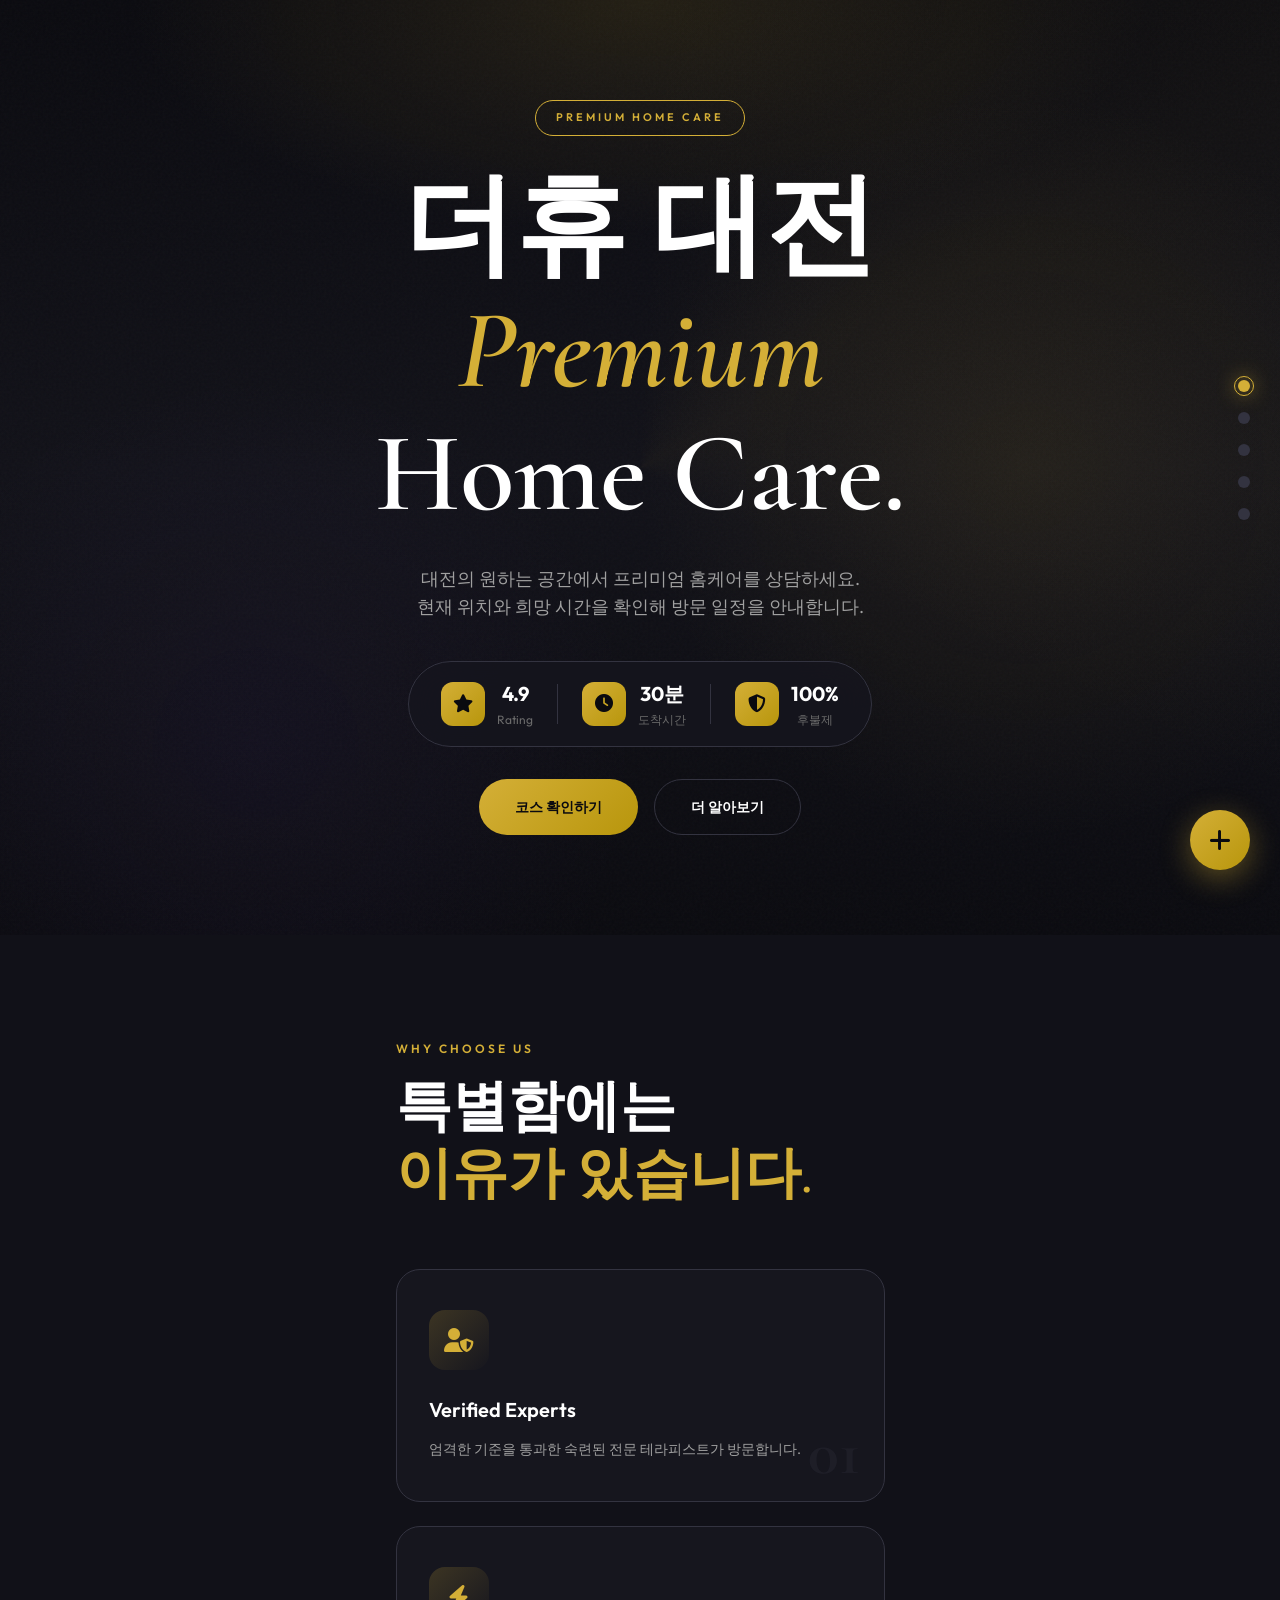
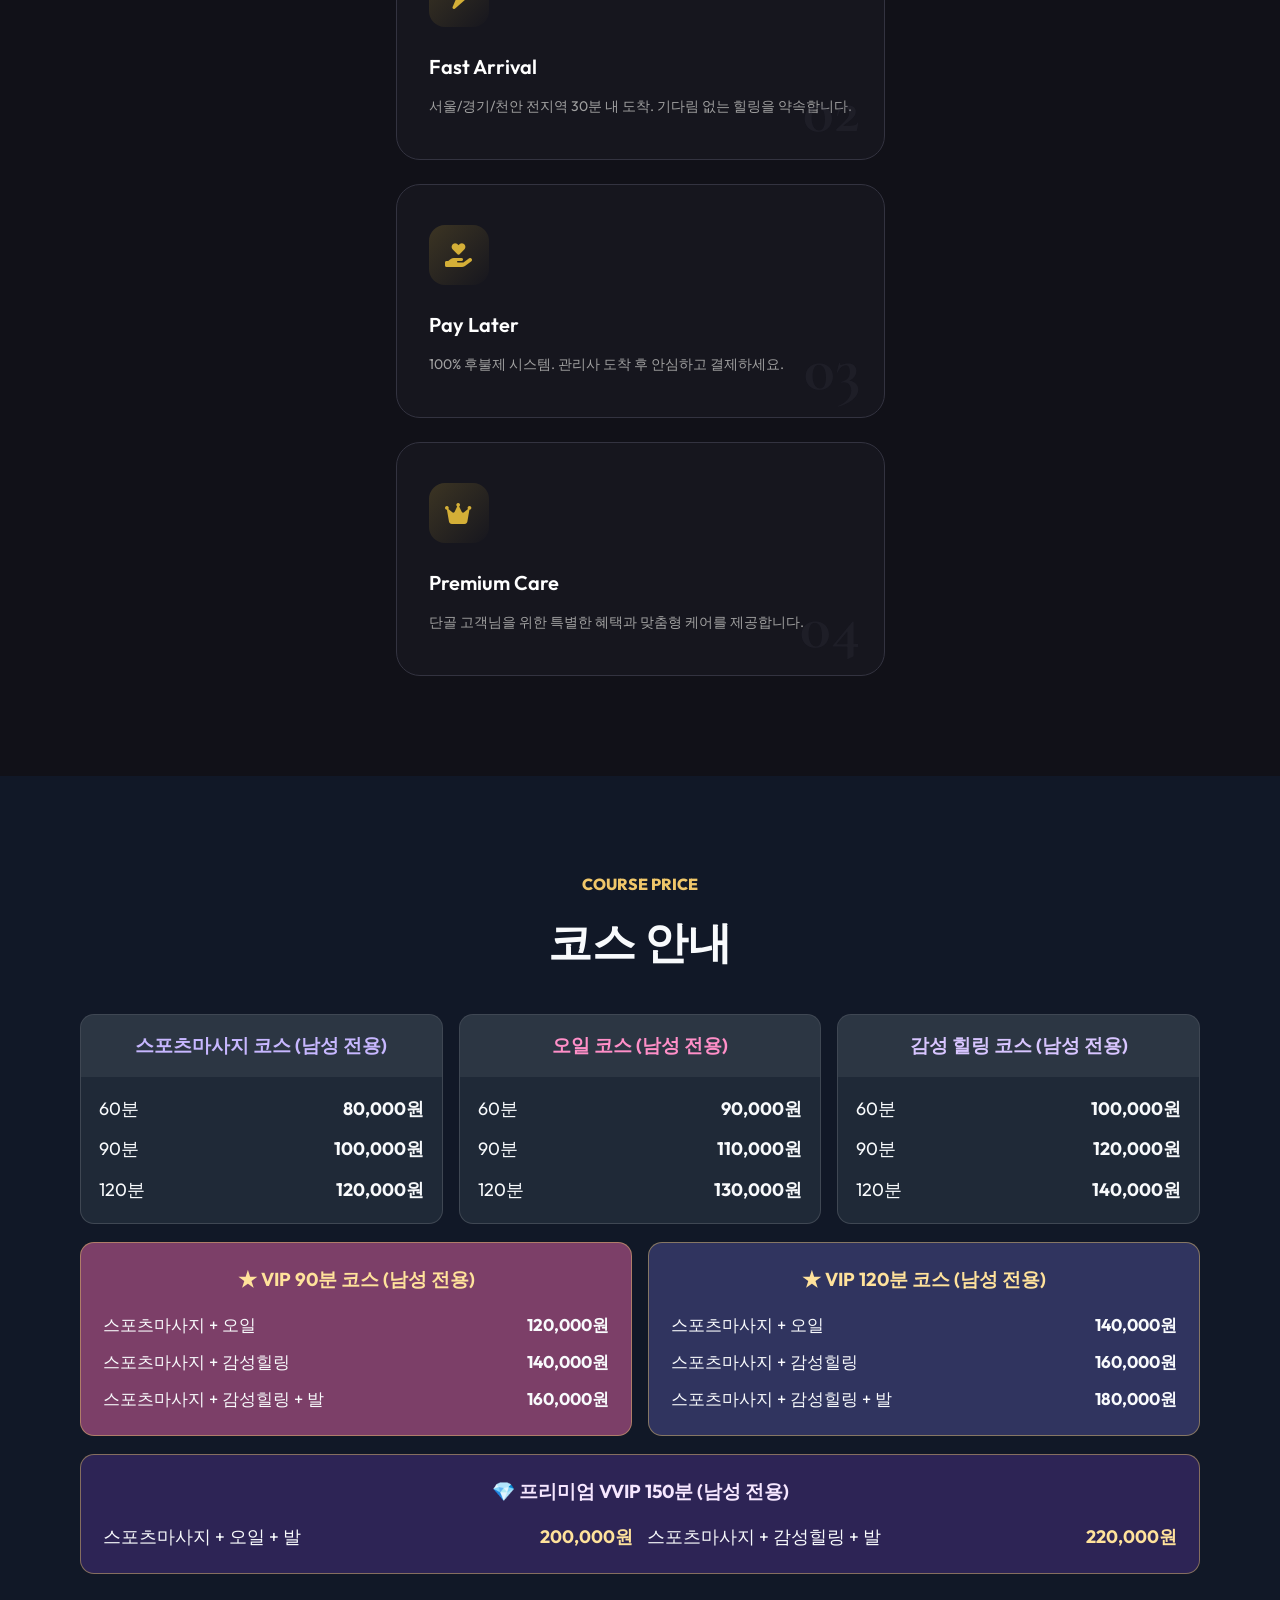
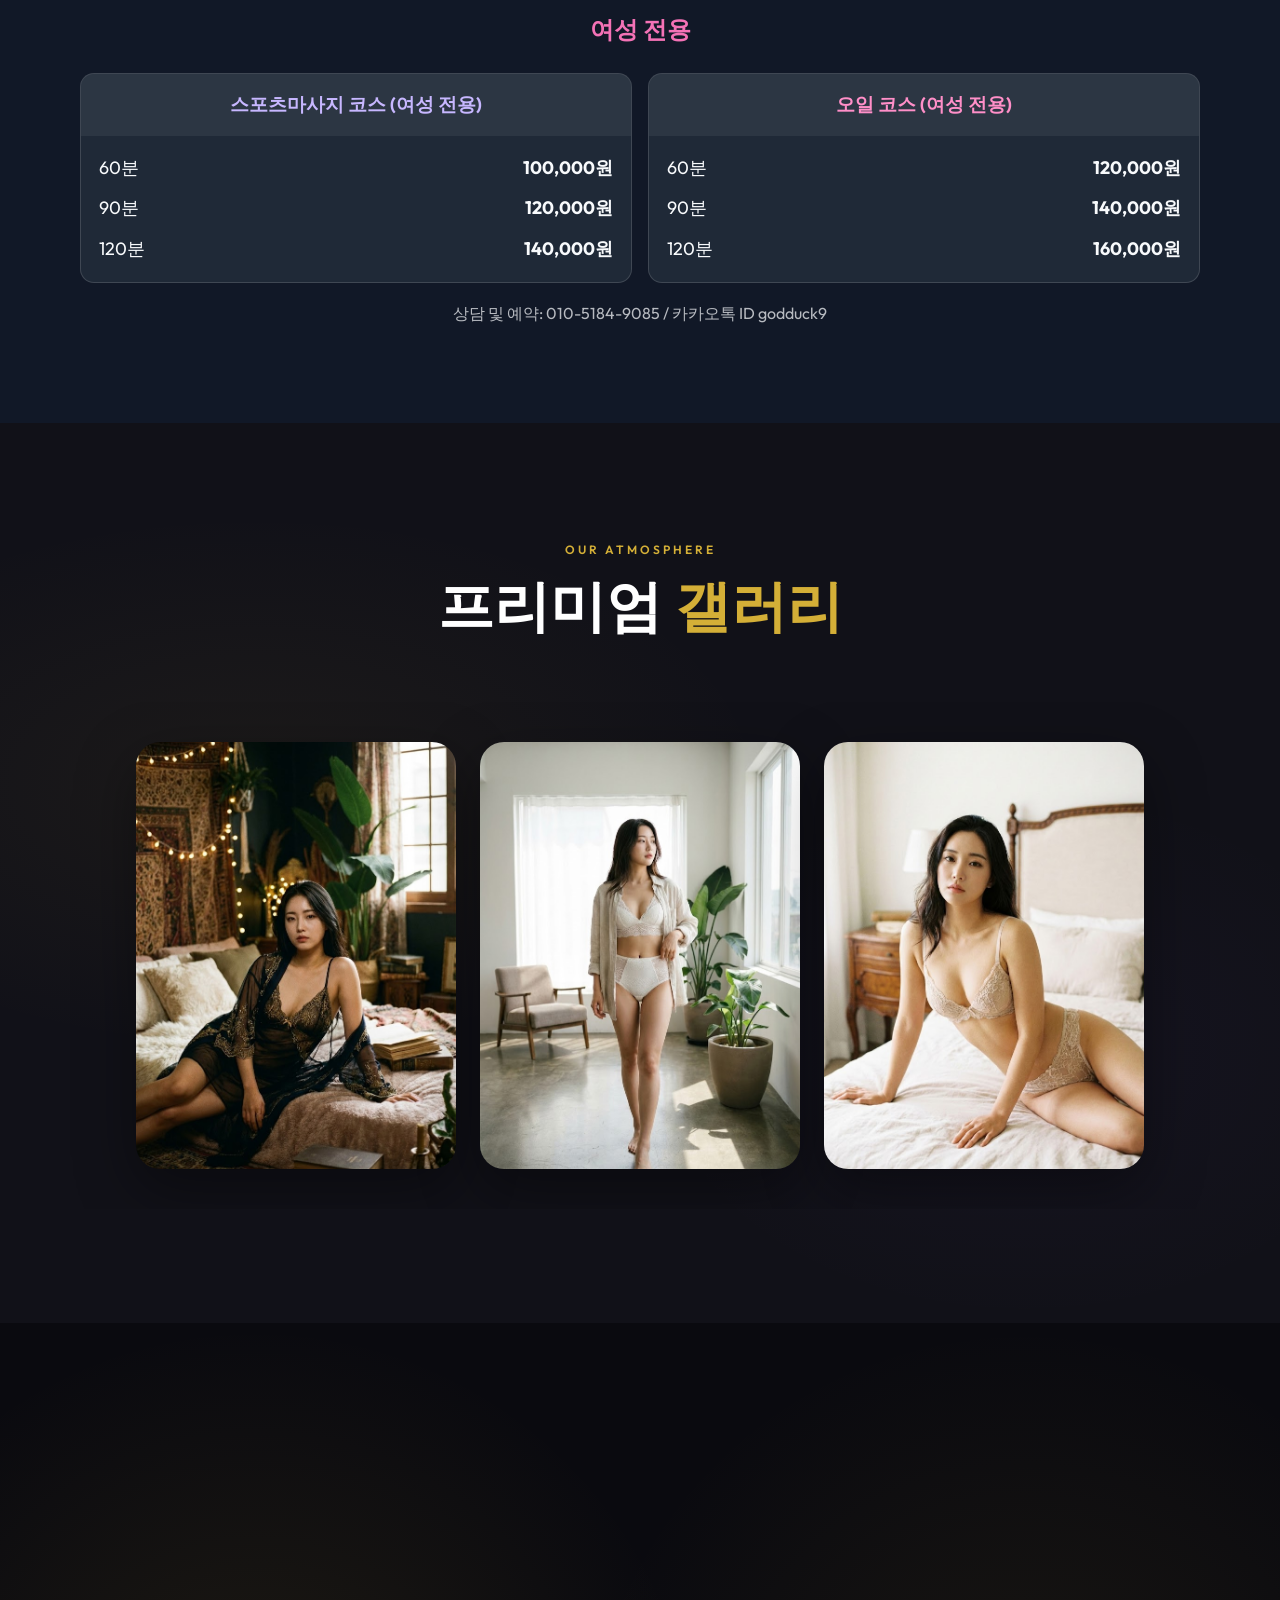
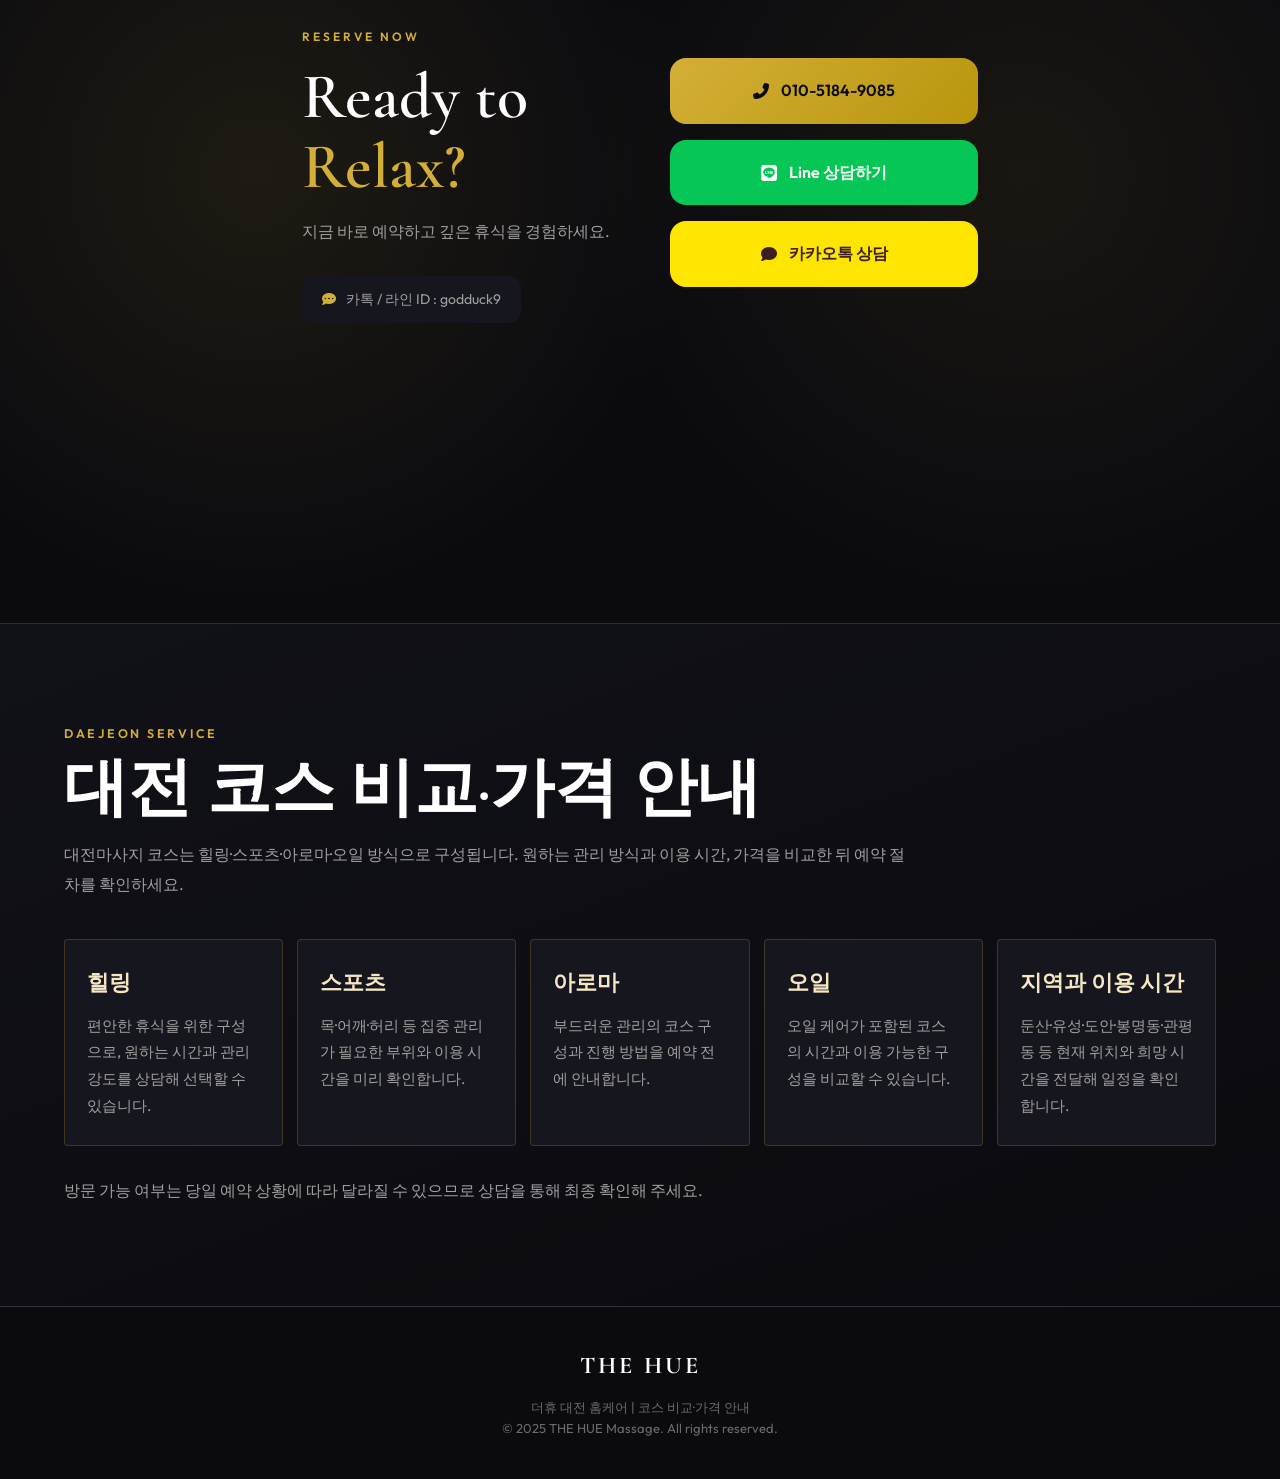
==== commit cdf7ac0c: "feat: optimize Daejeon landing page" ====
--- a/index.html
+++ b/index.html
@@ -4,9 +4,9 @@
 <head>
     <meta charset="UTF-8">
     <meta name="viewport" content="width=device-width, initial-scale=1.0">
-    <title>THE HUE - Premium Home Care</title>
-    <meta name="description" content="프리미엄 홈케어 서비스, 더휴 출장마사지">
-    <meta name="keywords" content="천안출장마사지,천안출장안마,천안출장스웨디시,천안출장홈스포츠마사지,천안출장아로마,천안출장스포츠마사지,천안출장건마,천안출장스포츠마사지,천안출장아로마마사지,천안출장오일마사지,서울출장마사지,서울출장안마,서울출장스웨디시,서울출장홈스포츠마사지,서울출장아로마,서울출장스포츠마사지,서울출장건마,서울출장스포츠마사지,서울출장아로마마사지,서울출장오일마사지">
+    <meta name="robots" content="noindex,follow">
+    <title>대전출장마사지 더휴 | 코스 비교·가격 안내</title>
+    <meta name="description" content="더휴 대전 홈케어의 힐링·스포츠·아로마·오일 코스 비교, 가격과 이용 시간을 안내합니다.">
 
     <!-- Google Fonts -->
     <link rel="preconnect" href="https://fonts.googleapis.com">
@@ -49,13 +49,13 @@
         <div class="hero-content">
             <span class="hero-badge">PREMIUM HOME CARE</span>
             <h1 class="hero-title">
-                <span class="title-line">Urban</span>
-                <span class="title-line gold-text">Sanctuary</span>
-                <span class="title-line">At Home.</span>
+                <span class="title-line">더휴 대전</span>
+                <span class="title-line gold-text">Premium</span>
+                <span class="title-line">Home Care.</span>
             </h1>
             <p class="hero-desc">
-                당신의 공간이 가장 완벽한 휴식처가 됩니다.<br>
-                24시간, 30분 내 방문하는 프리미엄 케어 서비스.
+                대전의 원하는 공간에서 프리미엄 홈케어를 상담하세요.<br>
+                현재 위치와 희망 시간을 확인해 방문 일정을 안내합니다.
             </p>
 
             <!-- Stats Bar (inline, centered) -->
@@ -294,10 +294,27 @@
         </div>
     </section>
 
+    <section class="seo-region-section" aria-labelledby="region-guide-title">
+        <div class="container seo-region-inner">
+            <p class="seo-region-eyebrow">DAEJEON SERVICE</p>
+            <h2 id="region-guide-title">대전 코스 비교·가격 안내</h2>
+            <p class="seo-region-lead">대전마사지 코스는 힐링·스포츠·아로마·오일 방식으로 구성됩니다. 원하는 관리 방식과 이용 시간, 가격을 비교한 뒤 예약 절차를 확인하세요.</p>
+            <div class="seo-region-grid">
+                <article><h3>힐링</h3><p>편안한 휴식을 위한 구성으로, 원하는 시간과 관리 강도를 상담해 선택할 수 있습니다.</p></article>
+                <article><h3>스포츠</h3><p>목·어깨·허리 등 집중 관리가 필요한 부위와 이용 시간을 미리 확인합니다.</p></article>
+                <article><h3>아로마</h3><p>부드러운 관리의 코스 구성과 진행 방법을 예약 전에 안내합니다.</p></article>
+                <article><h3>오일</h3><p>오일 케어가 포함된 코스의 시간과 이용 가능한 구성을 비교할 수 있습니다.</p></article>
+                <article><h3>지역과 이용 시간</h3><p>둔산·유성·도안·봉명동·관평동 등 현재 위치와 희망 시간을 전달해 일정을 확인합니다.</p></article>
+            </div>
+            <p class="seo-region-note">방문 가능 여부는 당일 예약 상황에 따라 달라질 수 있으므로 상담을 통해 최종 확인해 주세요.</p>
+        </div>
+    </section>
+
     <!-- Footer -->
     <footer class="footer">
         <div class="container">
             <div class="footer-logo">THE HUE</div>
+            <p class="footer-copy">더휴 대전 홈케어 | 코스 비교·가격 안내</p>
             <p class="footer-copy">&copy; 2025 THE HUE Massage. All rights reserved.</p>
         </div>
     </footer>
--- a/style.css
+++ b/style.css
@@ -1080,4 +1080,67 @@
         width: 54px;
         height: 54px;
     }
-}+}
+.seo-region-section {
+    padding: 100px 0;
+    background: linear-gradient(160deg, var(--bg-secondary), var(--bg-primary));
+    border-top: 1px solid rgba(212, 175, 55, 0.2);
+}
+
+.seo-region-eyebrow {
+    margin-bottom: 10px;
+    color: var(--gold-primary);
+    font-size: 0.78rem;
+    font-weight: 600;
+    letter-spacing: 0.22em;
+}
+
+.seo-region-section h2 {
+    margin-bottom: 16px;
+    font-family: var(--font-display);
+    font-size: clamp(2.5rem, 5vw, 4rem);
+    line-height: 1.1;
+}
+
+.seo-region-lead,
+.seo-region-note {
+    max-width: 850px;
+    color: var(--gray-300);
+    line-height: 1.85;
+}
+
+.seo-region-grid {
+    display: grid;
+    grid-template-columns: repeat(5, minmax(0, 1fr));
+    gap: 14px;
+    margin: 40px 0 30px;
+}
+
+.seo-region-grid article {
+    padding: 26px 22px;
+    border: 1px solid rgba(212, 175, 55, 0.22);
+    border-radius: 4px;
+    background: var(--bg-card);
+}
+
+.seo-region-grid h3 {
+    margin-bottom: 12px;
+    color: var(--gold-light);
+    font-family: var(--font-display);
+    font-size: 1.35rem;
+}
+
+.seo-region-grid p {
+    color: var(--gray-300);
+    font-size: 0.95rem;
+    line-height: 1.75;
+}
+
+@media (max-width: 960px) {
+    .seo-region-grid { grid-template-columns: repeat(2, minmax(0, 1fr)); }
+}
+
+@media (max-width: 600px) {
+    .seo-region-section { padding: 76px 0; }
+    .seo-region-grid { grid-template-columns: 1fr; }
+}
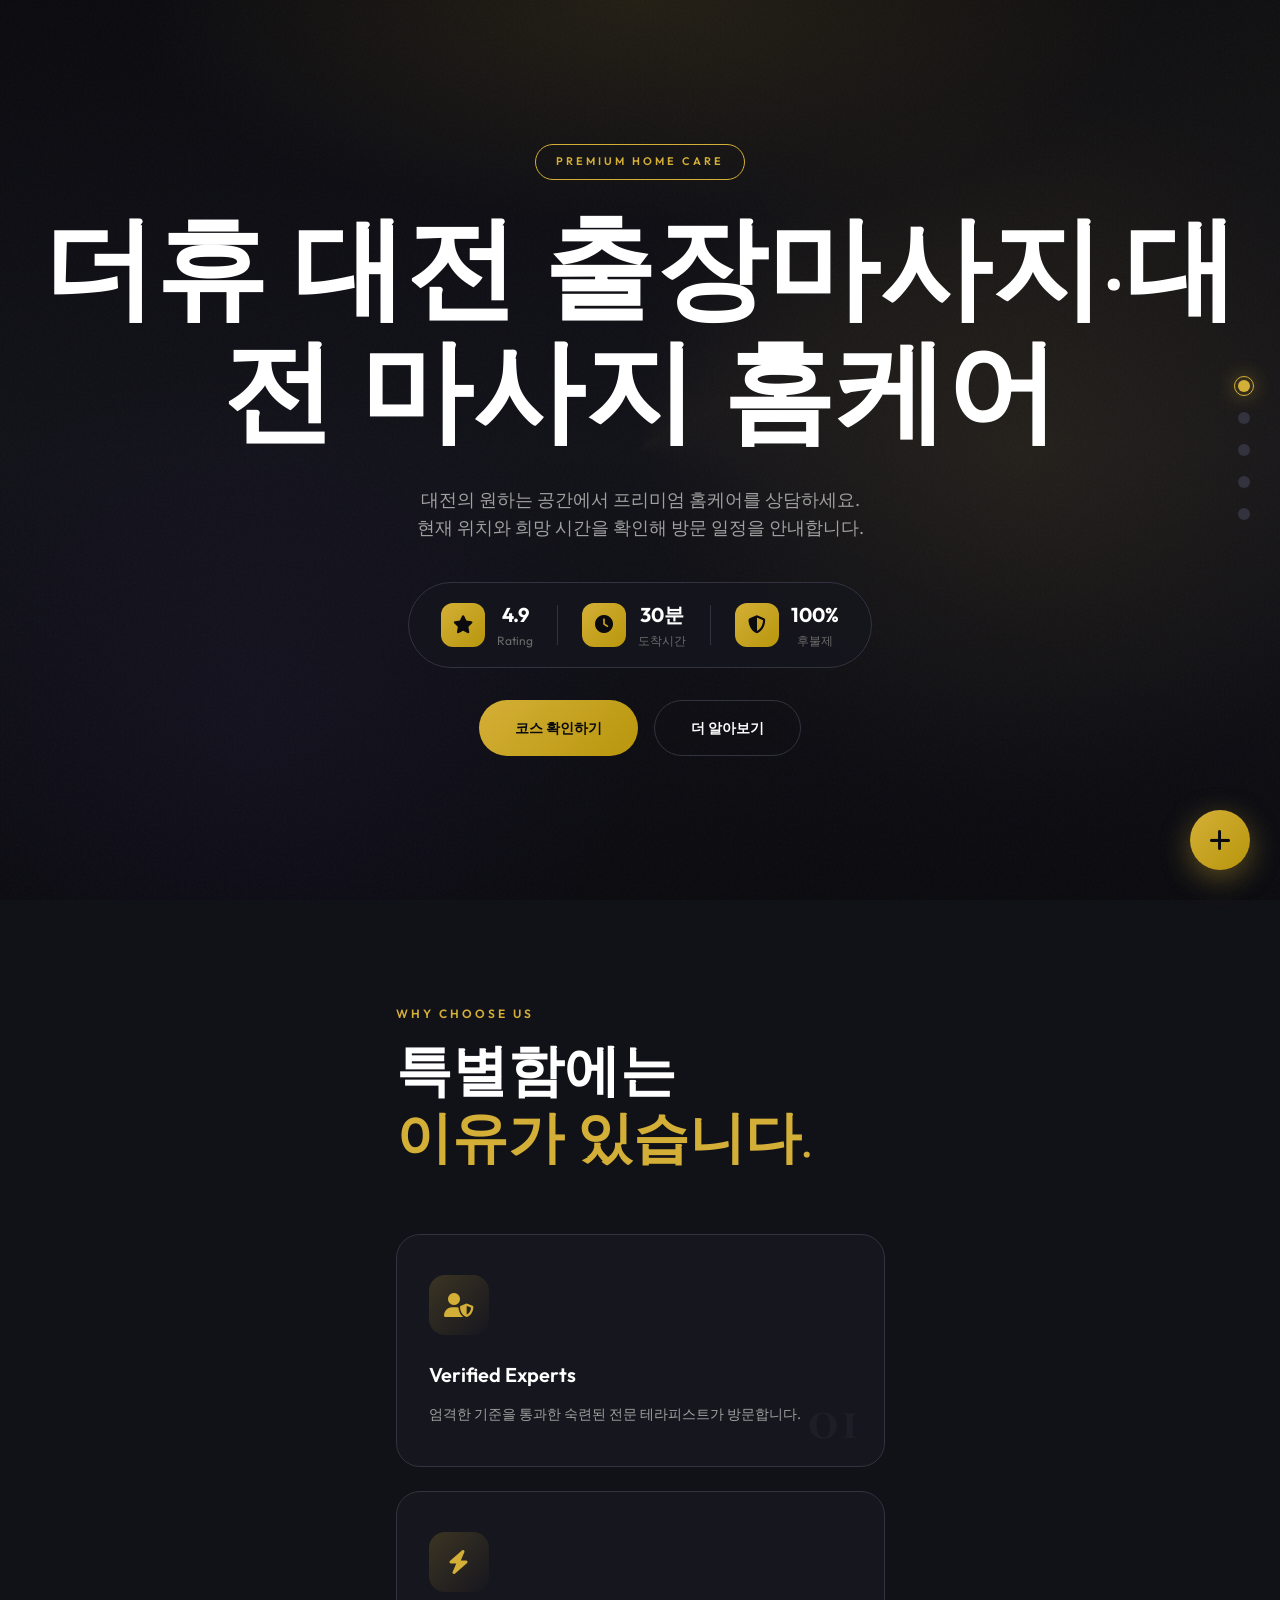
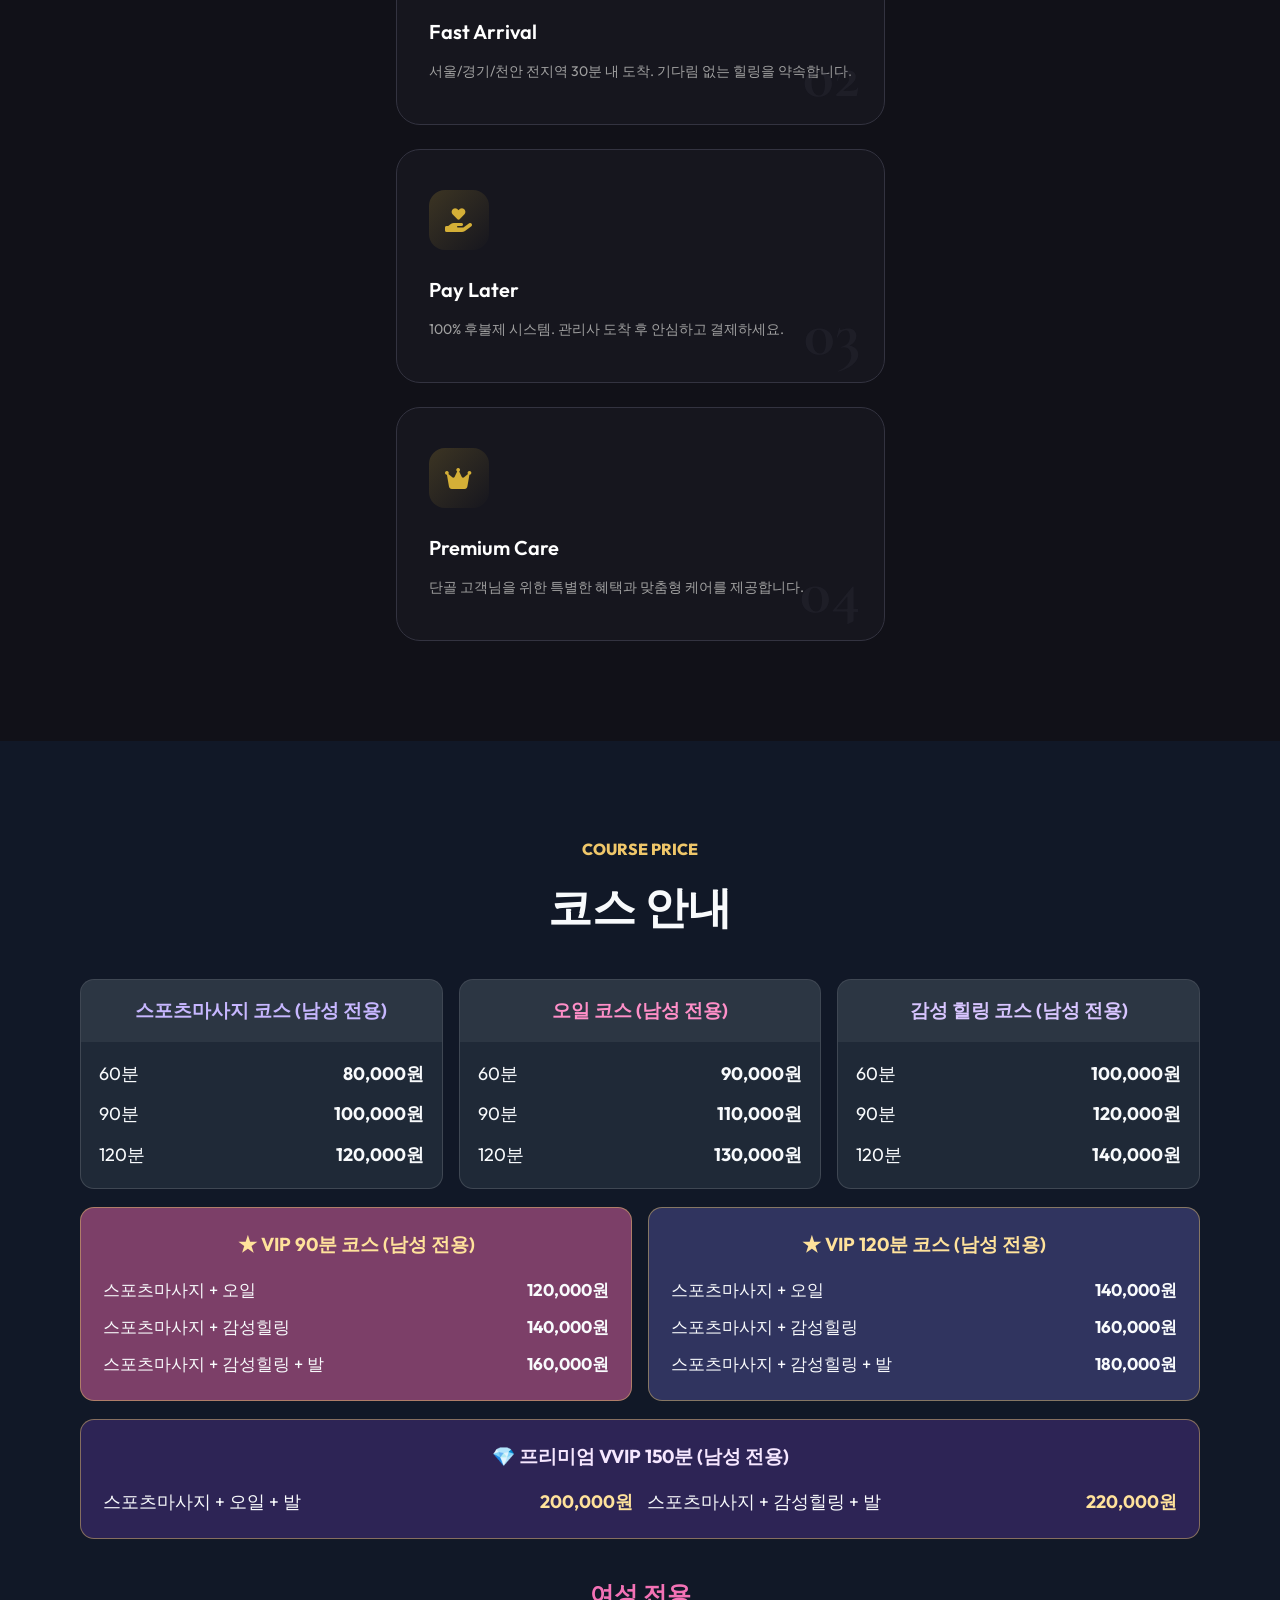
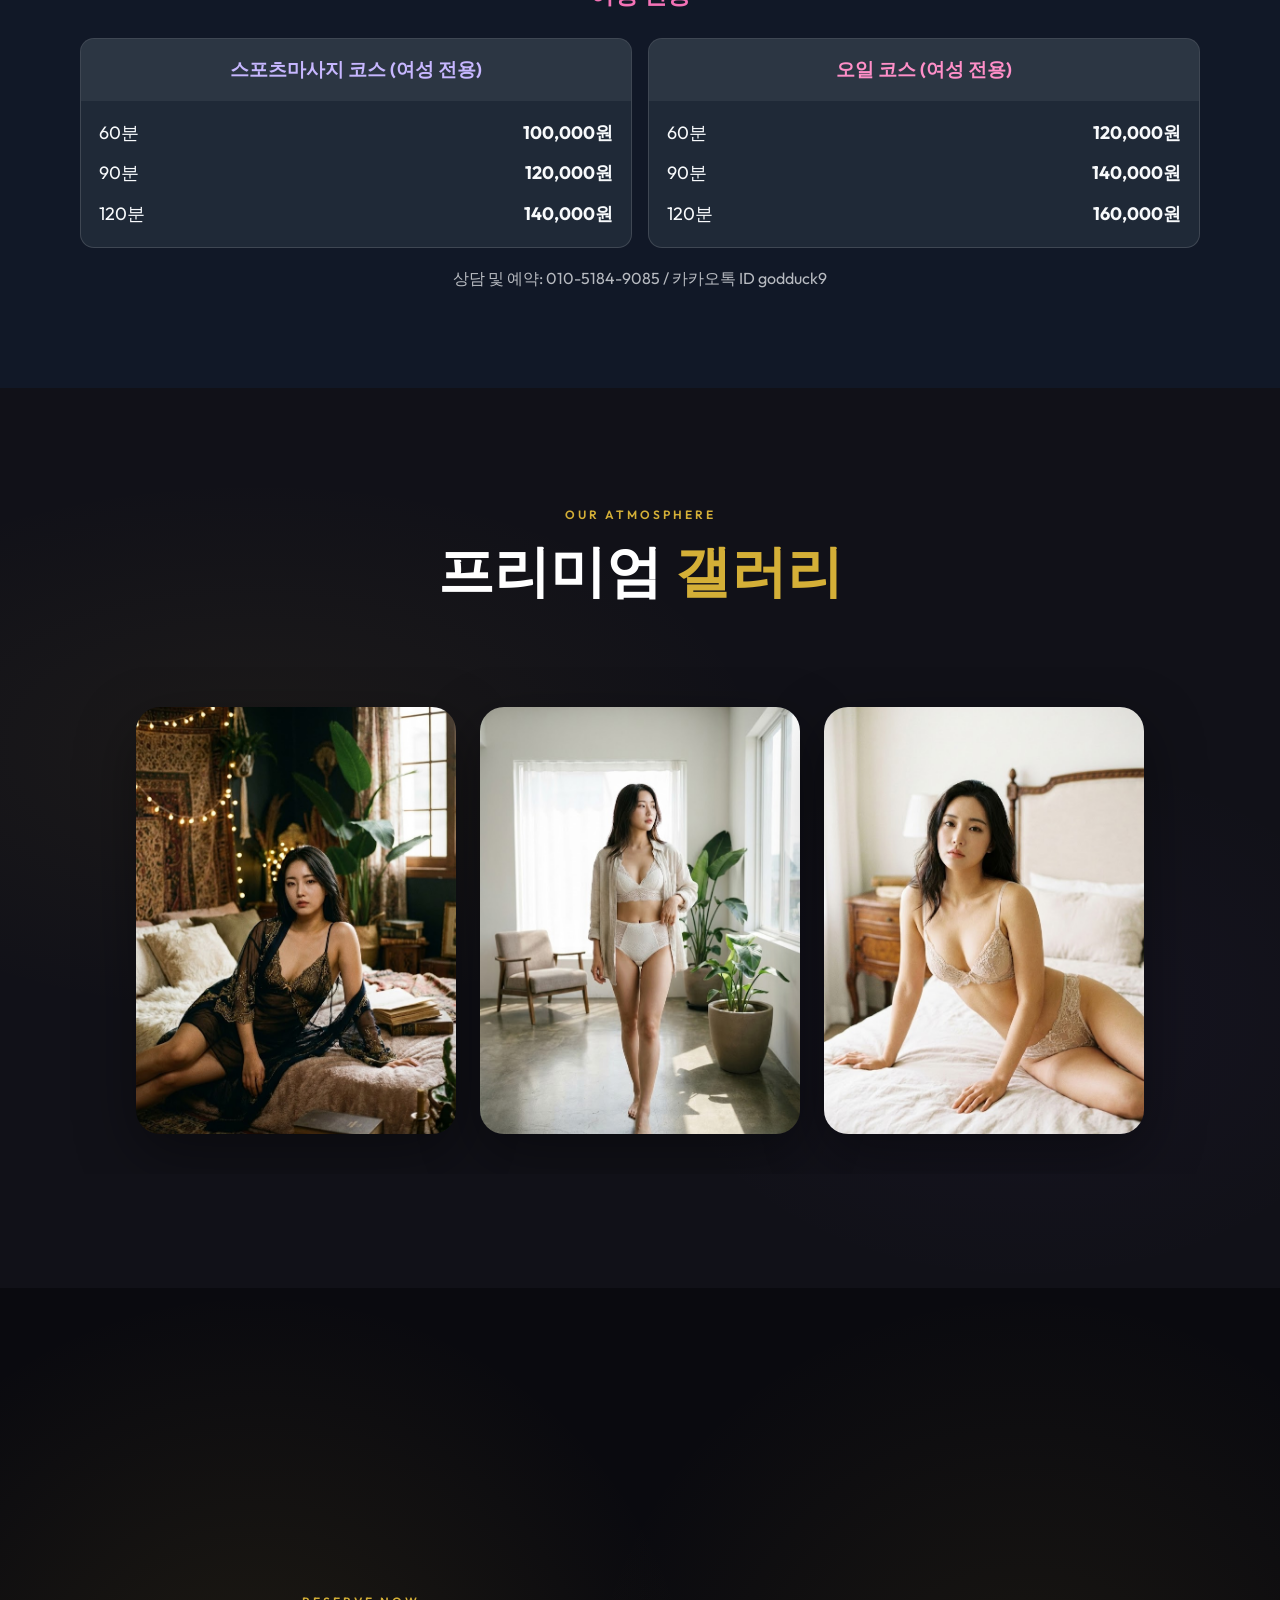
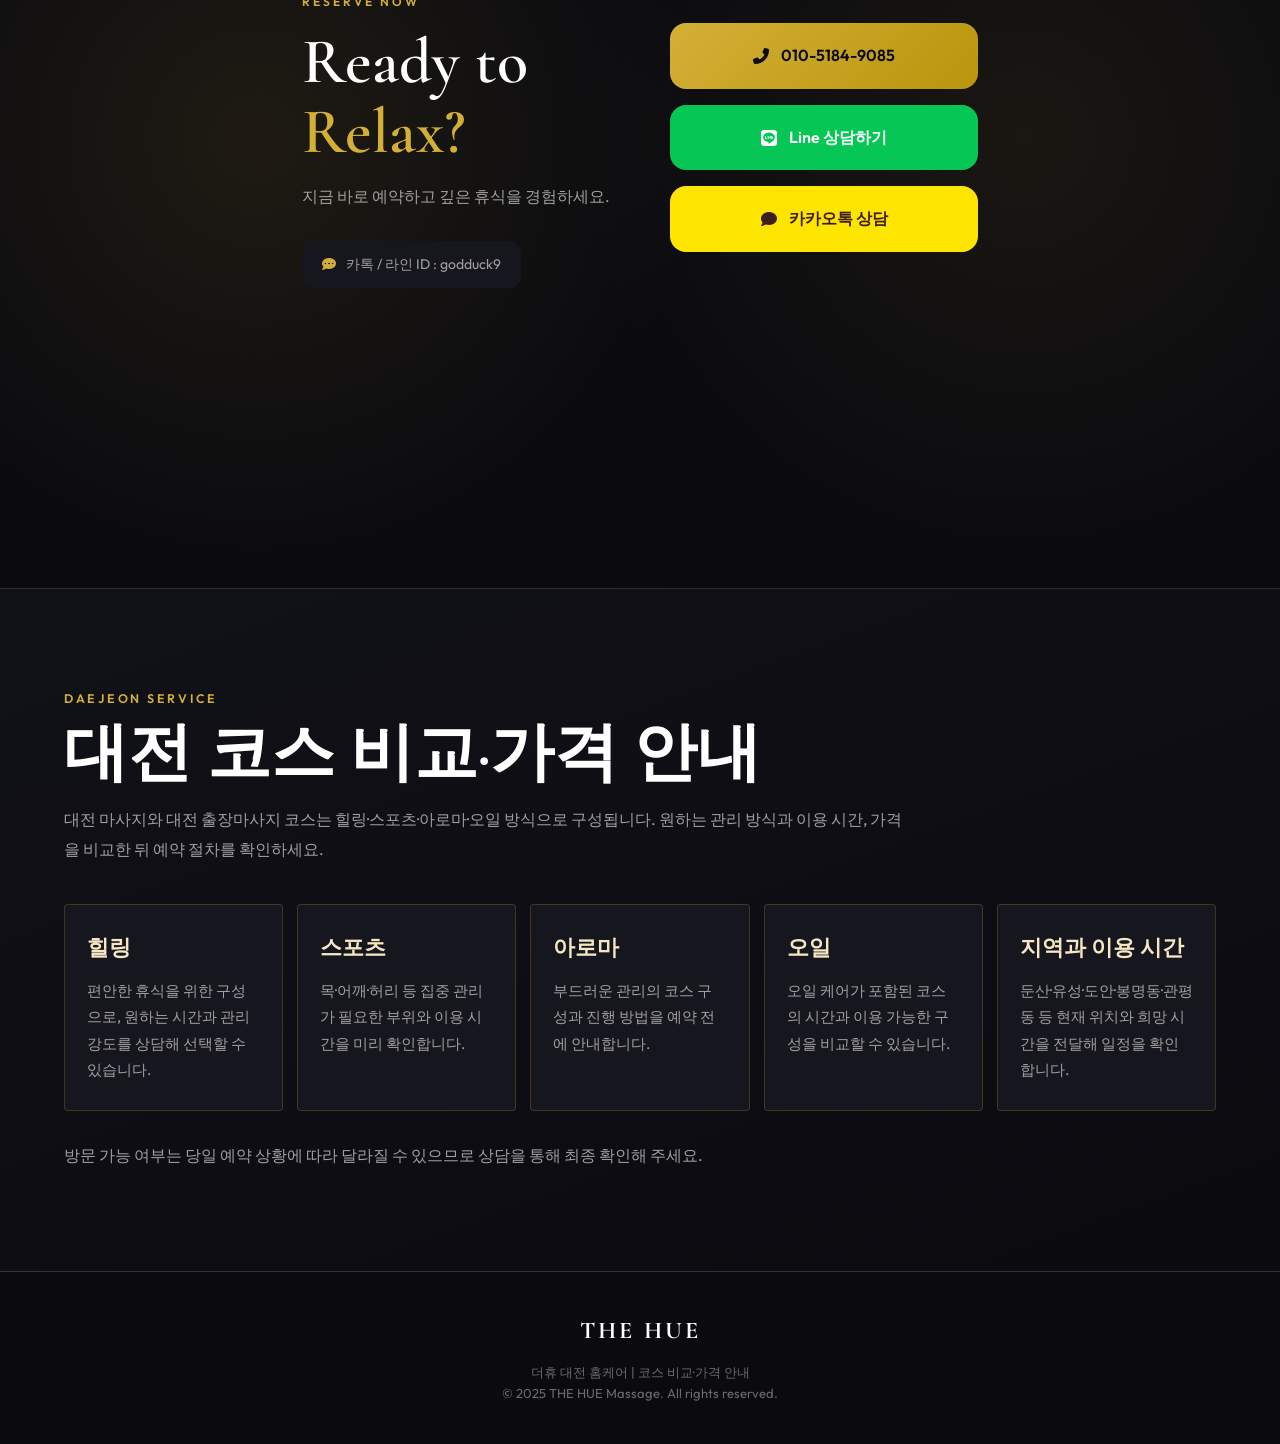
==== commit 666eb557: "Strengthen Daejeon local SEO" ====
--- a/index.html
+++ b/index.html
@@ -4,9 +4,10 @@
 <head>
     <meta charset="UTF-8">
     <meta name="viewport" content="width=device-width, initial-scale=1.0">
-    <meta name="robots" content="noindex,follow">
-    <title>대전출장마사지 더휴 | 코스 비교·가격 안내</title>
-    <meta name="description" content="더휴 대전 홈케어의 힐링·스포츠·아로마·오일 코스 비교, 가격과 이용 시간을 안내합니다.">
+    <meta name="robots" content="index,follow,max-image-preview:large,max-snippet:-1,max-video-preview:-1">
+    <title>대전 출장마사지 | 더휴 대전 마사지·홈케어</title>
+    <meta name="description" content="대전 출장마사지 더휴에서 대전 마사지·스포츠마사지 코스와 둔산·유성·도안·봉명동 방문 일정, 가격 및 이용 시간을 확인하세요.">
+    <link rel="canonical" href="https://whajsjs2-boop.github.io/thehue4/">
 
     <!-- Google Fonts -->
     <link rel="preconnect" href="https://fonts.googleapis.com">
@@ -20,6 +21,8 @@
 
     <!-- Custom CSS -->
     <link rel="stylesheet" href="style.css">
+
+    <script type="application/ld+json">{"@context":"https://schema.org","@type":"Service","name":"더휴 대전 출장마사지","alternateName":["더휴 대전 마사지","대전 홈케어"],"serviceType":["대전 출장마사지","대전 마사지","스포츠마사지","오일 바디케어"],"areaServed":["대전","둔산","유성","도안","봉명동"],"provider":{"@type":"Organization","name":"더휴","alternateName":"THE HUE"},"url":"https://whajsjs2-boop.github.io/thehue4/","inLanguage":"ko-KR"}</script>
 </head>
 
 <body>
@@ -48,11 +51,7 @@
         <div class="hero-overlay"></div>
         <div class="hero-content">
             <span class="hero-badge">PREMIUM HOME CARE</span>
-            <h1 class="hero-title">
-                <span class="title-line">더휴 대전</span>
-                <span class="title-line gold-text">Premium</span>
-                <span class="title-line">Home Care.</span>
-            </h1>
+            <h1 class="hero-title">더휴 대전 출장마사지·대전 마사지 홈케어</h1>
             <p class="hero-desc">
                 대전의 원하는 공간에서 프리미엄 홈케어를 상담하세요.<br>
                 현재 위치와 희망 시간을 확인해 방문 일정을 안내합니다.
@@ -298,7 +297,7 @@
         <div class="container seo-region-inner">
             <p class="seo-region-eyebrow">DAEJEON SERVICE</p>
             <h2 id="region-guide-title">대전 코스 비교·가격 안내</h2>
-            <p class="seo-region-lead">대전마사지 코스는 힐링·스포츠·아로마·오일 방식으로 구성됩니다. 원하는 관리 방식과 이용 시간, 가격을 비교한 뒤 예약 절차를 확인하세요.</p>
+            <p class="seo-region-lead">대전 마사지와 대전 출장마사지 코스는 힐링·스포츠·아로마·오일 방식으로 구성됩니다. 원하는 관리 방식과 이용 시간, 가격을 비교한 뒤 예약 절차를 확인하세요.</p>
             <div class="seo-region-grid">
                 <article><h3>힐링</h3><p>편안한 휴식을 위한 구성으로, 원하는 시간과 관리 강도를 상담해 선택할 수 있습니다.</p></article>
                 <article><h3>스포츠</h3><p>목·어깨·허리 등 집중 관리가 필요한 부위와 이용 시간을 미리 확인합니다.</p></article>
